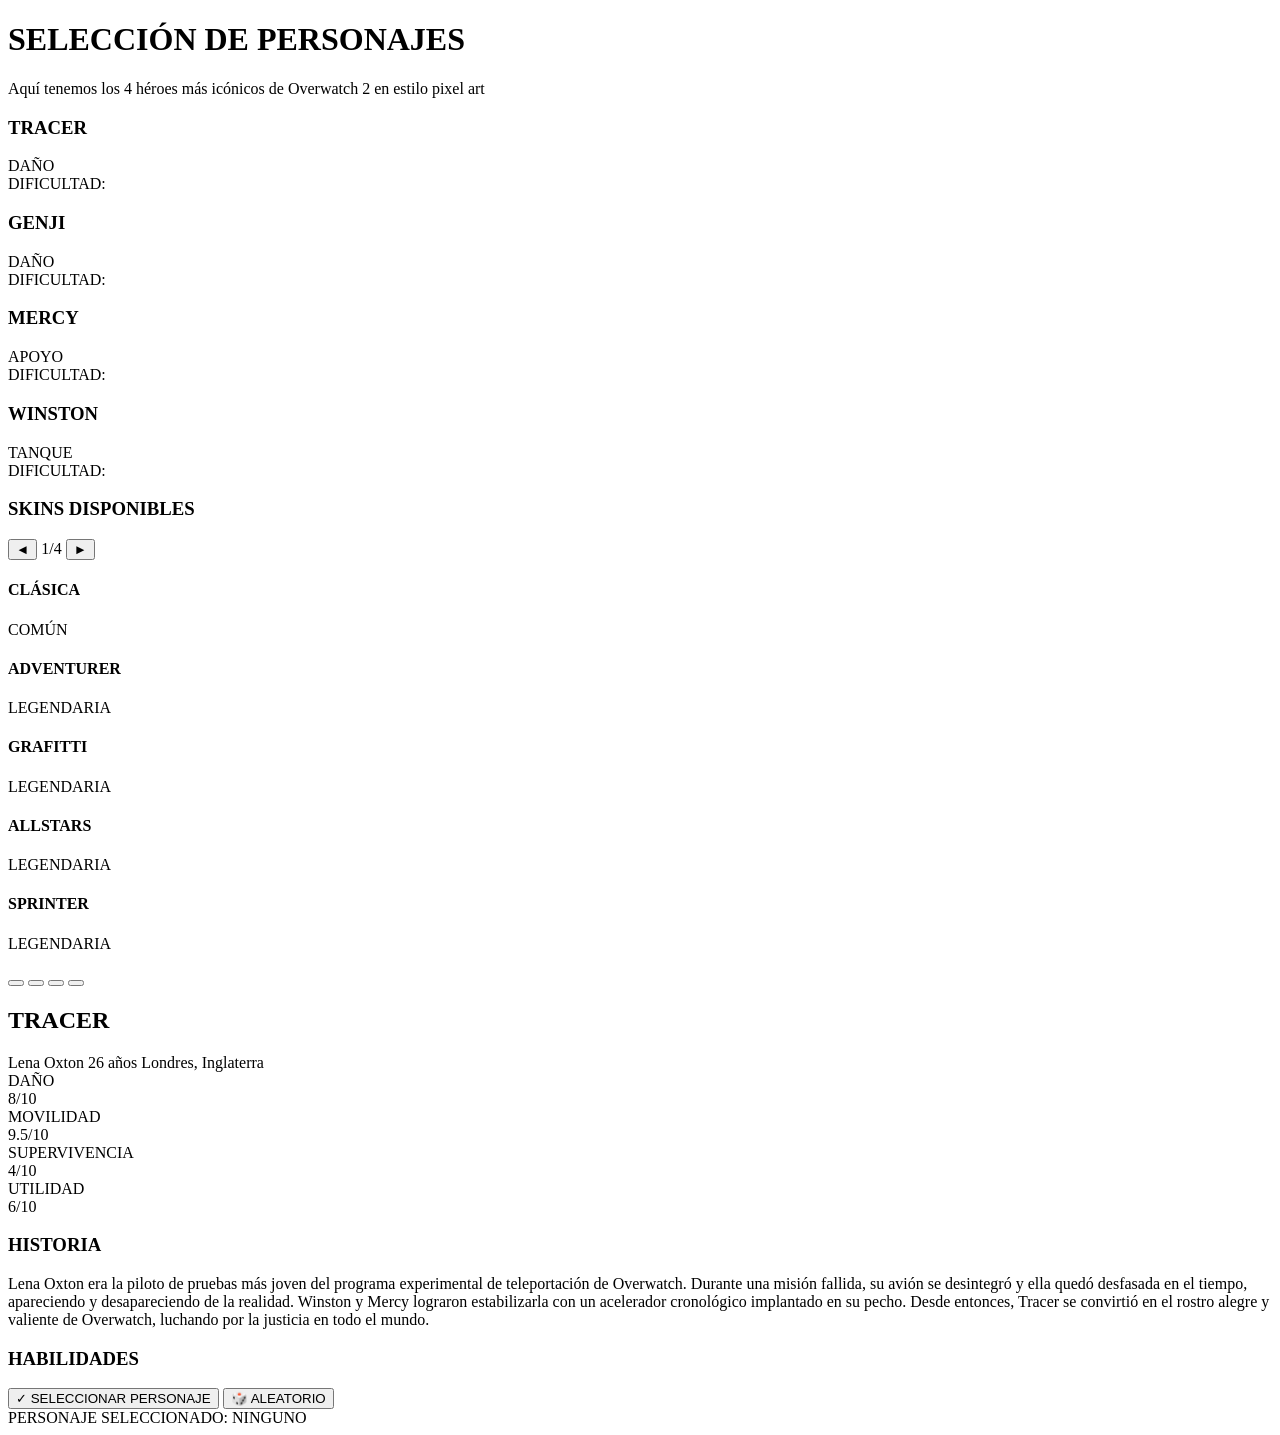
==== Overwatch2_Pixelart/Overwatch2_Pixelart/html/characters.html @ 3274e389 "Update characters.html" ====
<!DOCTYPE html>
<html lang="es">
<head>
    <meta charset="UTF-8">
    <meta name="viewport" content="width=device-width, initial-scale=1.0">
    <title>Selección de Personajes - Overwatch 2 Pixel</title>
    
    <link href="https://fonts.googleapis.com/css2?family=Oswald:wght@300;400;500;600;700&display=swap" rel="stylesheet">
    <link rel="stylesheet" href="css/styles.css">
    <link rel="stylesheet" href="css/characters.css">
    <link rel="stylesheet" href="css/responsive.css">
    <script src="https://code.jquery.com/jquery-3.6.0.min.js"></script>
</head>
<body class="characters-page">
    <div class="characters-container">
        <!-- Encabezado -->
        <div class="characters-header">
            <h1 class="characters-title">SELECCIÓN DE PERSONAJES</h1>
            <p class="characters-subtitle">Aquí tenemos los 4 héroes más icónicos de Overwatch 2 en estilo pixel art</p>
        </div>

        <!-- Contenido principal -->
        <div class="characters-main">
            <!-- Lista de personajes -->
            <div class="characters-list">
                <div class="hero-item active" data-hero="tracer">
                    <div class="hero-avatar">
                        <div class="avatar-frame">
                            <div class="avatar-image tracer-avatar"></div>
                        </div>
                    </div>
                    <div class="hero-info-short">
                        <h3 class="hero-name">TRACER</h3>
                        <div class="hero-role-badge damage">DAÑO</div>
                        <div class="hero-difficulty">
                            <span class="difficulty-label">DIFICULTAD:</span>
                            <div class="difficulty-stars">
                                <span class="star active"></span>
                                <span class="star active"></span>
                                <span class="star"></span>
                            </div>
                        </div>
                    </div>
                </div>

                <div class="hero-item" data-hero="genji">
                    <div class="hero-avatar">
                        <div class="avatar-frame">
                            <div class="avatar-image genji-avatar"></div>
                        </div>
                    </div>
                    <div class="hero-info-short">
                        <h3 class="hero-name">GENJI</h3>
                        <div class="hero-role-badge damage">DAÑO</div>
                        <div class="hero-difficulty">
                            <span class="difficulty-label">DIFICULTAD:</span>
                            <div class="difficulty-stars">
                                <span class="star active"></span>
                                <span class="star active"></span>
                                <span class="star active"></span>
                            </div>
                        </div>
                    </div>
                </div>

                <div class="hero-item" data-hero="mercy">
                    <div class="hero-avatar">
                        <div class="avatar-frame">
                            <div class="avatar-image mercy-avatar"></div>
                        </div>
                    </div>
                    <div class="hero-info-short">
                        <h3 class="hero-name">MERCY</h3>
                        <div class="hero-role-badge support">APOYO</div>
                        <div class="hero-difficulty">
                            <span class="difficulty-label">DIFICULTAD:</span>
                            <div class="difficulty-stars">
                                <span class="star active"></span>
                                <span class="star"></span>
                                <span class="star"></span>
                            </div>
                        </div>
                    </div>
                </div>

                <div class="hero-item" data-hero="winston">
                    <div class="hero-avatar">
                        <div class="avatar-frame">
                            <div class="avatar-image winston-avatar"></div>
                        </div>
                    </div>
                    <div class="hero-info-short">
                        <h3 class="hero-name">WINSTON</h3>
                        <div class="hero-role-badge tank">TANQUE</div>
                        <div class="hero-difficulty">
                            <span class="difficulty-label">DIFICULTAD:</span>
                            <div class="difficulty-stars">
                                <span class="star active"></span>
                                <span class="star active"></span>
                                <span class="star"></span>
                            </div>
                        </div>
                    </div>
                </div>
            </div>

            <!-- Área de visualización del personaje -->
            <div class="character-display">
                <!-- Slideshow de skins -->
                <div class="skin-slideshow-container">
                    <div class="slideshow-header">
                        <h3 class="slideshow-title">SKINS DISPONIBLES</h3>
                        <div class="slideshow-controls">
                            <button class="slideshow-btn prev-btn">
                                <span class="btn-icon">◄</span>
                            </button>
                            <span class="slide-counter">
                                <span class="current-slide">1</span>/<span class="total-slides">4</span>
                            </span>
                            <button class="slideshow-btn next-btn">
                                <span class="btn-icon">►</span>
                            </button>
                        </div>
                    </div>
                    
                    <div class="skin-slideshow">
                        <div class="slide active" data-skin="1">
                            <div class="slide-image tracer-default"></div>
                            <div class="slide-info">
                                <h4 class="skin-name">CLÁSICA</h4>
                                <p class="skin-rarity common">COMÚN</p>
                            </div>
                        </div>
                        
                        <div class="slide" data-skin="2">
                            <div class="slide-image tracer-legendary"></div>
                            <div class="slide-info">
                                <h4 class="skin-name">ADVENTURER</h4>
                                <p class="skin-rarity legendary">LEGENDARIA</p>
                            </div>
                        </div>
                        
                        <div class="slide" data-skin="3">
                            <div class="slide-image tracer-epic"></div>
                            <div class="slide-info">
                                <h4 class="skin-name">GRAFITTI</h4>
                                <p class="skin-rarity epic">LEGENDARIA</p>
                            </div>
                        </div>
                        
                        <div class="slide" data-skin="4">
                            <div class="slide-image tracer-rare"></div>
                            <div class="slide-info">
                                <h4 class="skin-name">ALLSTARS</h4>
                                <p class="skin-rarity rare">LEGENDARIA</p>
                            </div>
                        </div>
                    </div>

                    <div class="slide" data-skin="4">
                            <div class="slide-image tracer-rare"></div>
                            <div class="slide-info">
                                <h4 class="skin-name">SPRINTER</h4>
                                <p class="skin-rarity rare">LEGENDARIA</p>
                            </div>
                        </div>
                    </div>
                    
                    <div class="slideshow-dots">
                        <button class="dot active" data-slide="0"></button>
                        <button class="dot" data-slide="1"></button>
                        <button class="dot" data-slide="2"></button>
                        <button class="dot" data-slide="3"></button>
                    </div>
                </div>

                <!-- Información detallada del personaje -->
                <div class="character-details">
                    <div class="details-header">
                        <h2 class="character-name" id="current-hero-name">TRACER</h2>
                        <div class="character-meta">
                            <span class="real-name" id="current-real-name">Lena Oxton</span>
                            <span class="age" id="current-age">26 años</span>
                            <span class="origin" id="current-origin">Londres, Inglaterra</span>
                        </div>
                    </div>

                    <div class="character-stats">
                        <div class="stat-item">
                            <div class="stat-label">DAÑO</div>
                            <div class="stat-bar">
                                <div class="stat-fill" style="width: 80%"></div>
                            </div>
                            <div class="stat-value">8/10</div>
                        </div>
                        
                        <div class="stat-item">
                            <div class="stat-label">MOVILIDAD</div>
                            <div class="stat-bar">
                                <div class="stat-fill" style="width: 95%"></div>
                            </div>
                            <div class="stat-value">9.5/10</div>
                        </div>
                        
                        <div class="stat-item">
                            <div class="stat-label">SUPERVIVENCIA</div>
                            <div class="stat-bar">
                                <div class="stat-fill" style="width: 40%"></div>
                            </div>
                            <div class="stat-value">4/10</div>
                        </div>
                        
                        <div class="stat-item">
                            <div class="stat-label">UTILIDAD</div>
                            <div class="stat-bar">
                                <div class="stat-fill" style="width: 60%"></div>
                            </div>
                            <div class="stat-value">6/10</div>
                        </div>
                    </div>

                    <div class="character-description">
                        <h3 class="description-title">HISTORIA</h3>
                        <p class="description-text" id="current-bio">
                            Lena Oxton era la piloto de pruebas más joven del programa experimental de teleportación de Overwatch. 
                            Durante una misión fallida, su avión se desintegró y ella quedó desfasada en el tiempo, apareciendo y 
                            desapareciendo de la realidad. Winston y Mercy lograron estabilizarla con un acelerador cronológico 
                            implantado en su pecho. Desde entonces, Tracer se convirtió en el rostro alegre y valiente de Overwatch, 
                            luchando por la justicia en todo el mundo.
                        </p>
                    </div>

                    <div class="character-abilities">
                        <h3 class="abilities-title">HABILIDADES</h3>
                        <div class="abilities-grid">
                            <!-- Las habilidades se cargan dinámicamente -->
                        </div>
                    </div>
                </div>
            </div>
        </div>

        <!-- Controles -->
        <div class="characters-controls">
            <button class="control-btn select-btn">
                <span class="btn-icon">✓</span>
                <span class="btn-text">SELECCIONAR PERSONAJE</span>
            </button>
            
            <button class="control-btn random-btn">
                <span class="btn-icon">🎲</span>
                <span class="btn-text">ALEATORIO</span>
            </button>
            
            <div class="selection-status">
                <span class="status-label">PERSONAJE SELECCIONADO:</span>
                <span class="status-value">NINGUNO</span>
            </div>
        </div>
    </div>

    <!-- Scripts -->
    <script src="js/main.js"></script>
    <script src="js/characters-slideshow.js"></script>
    <script src="js/characters-data.js"></script>
</body>
</html>
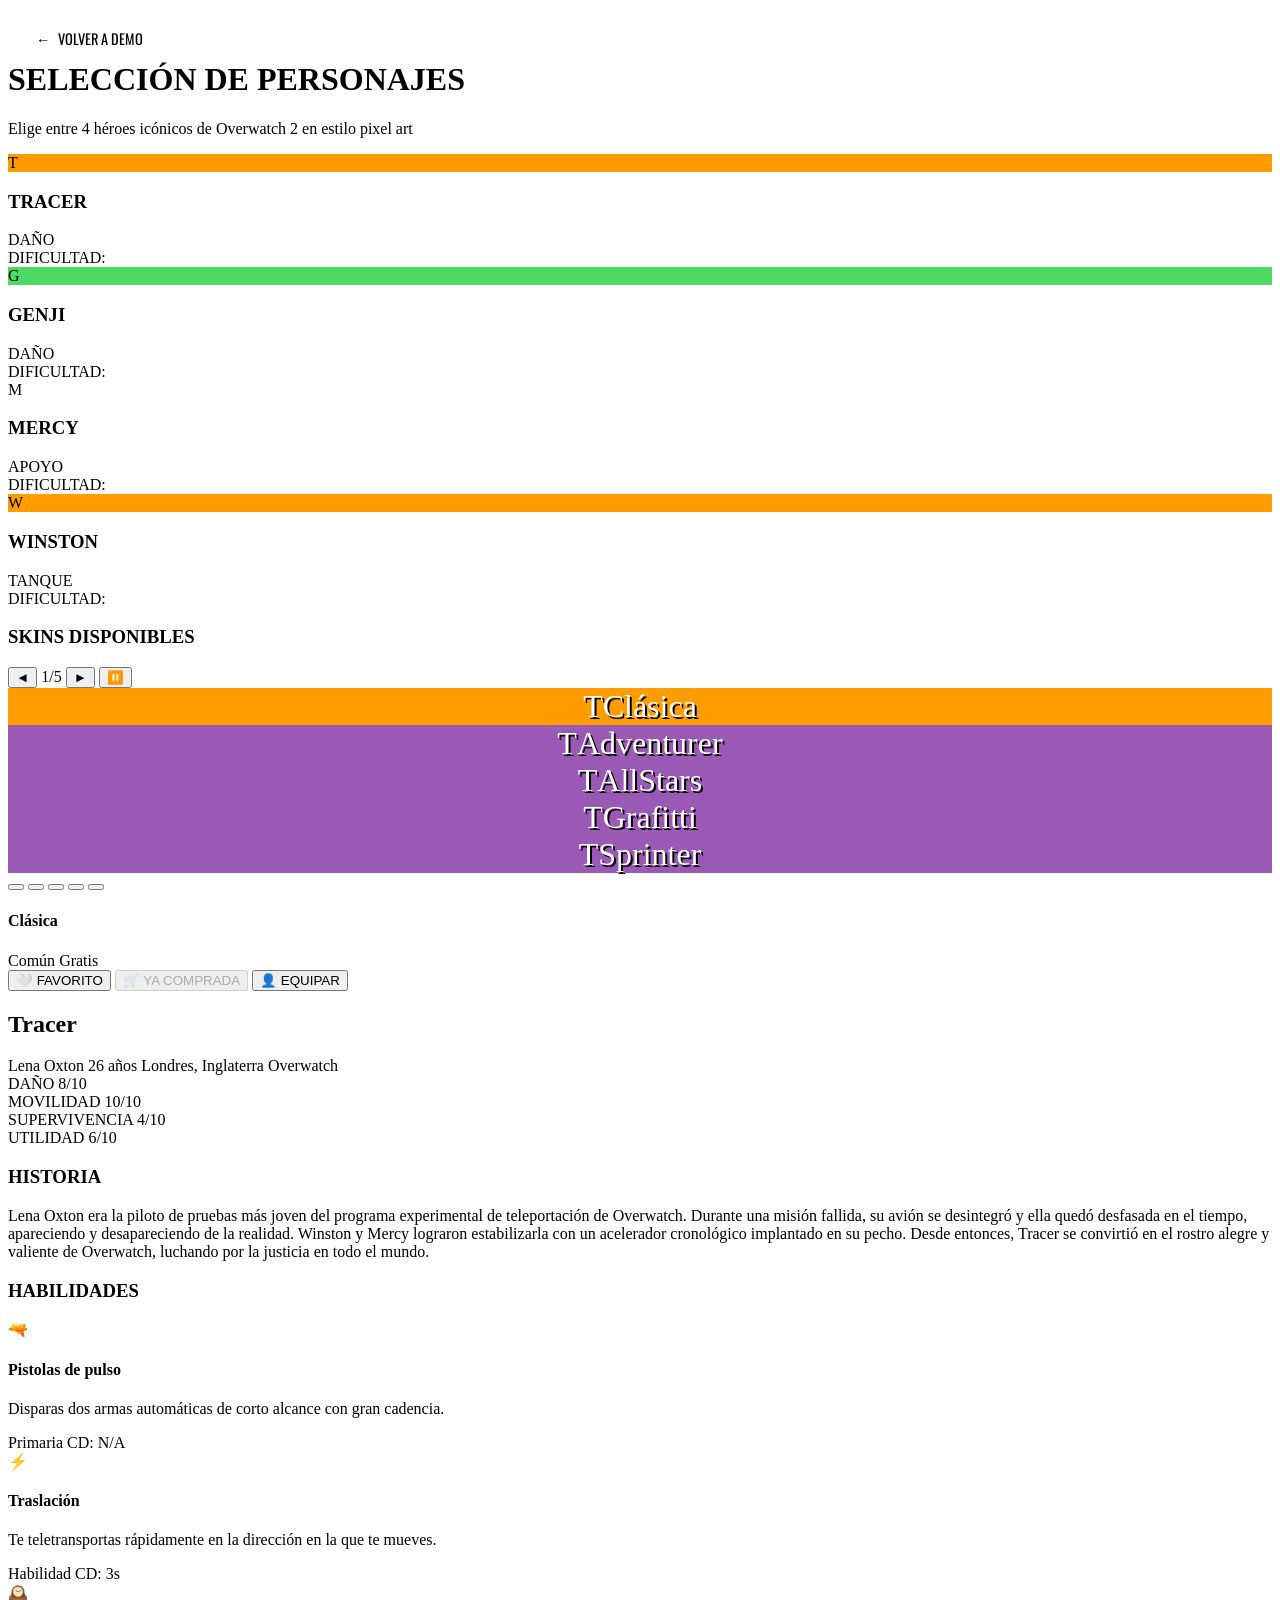
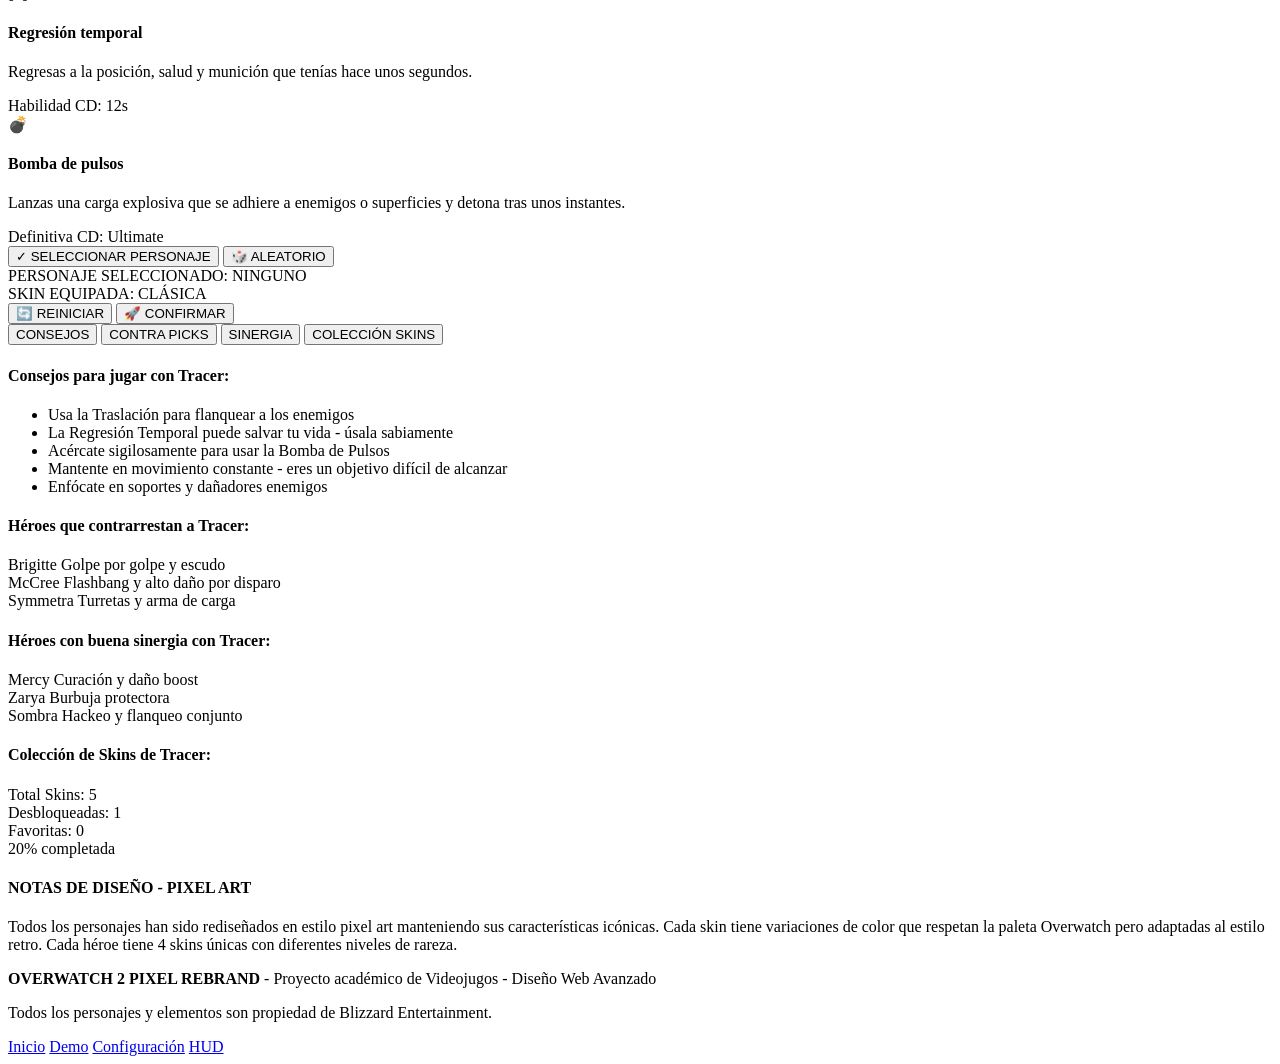
==== commit 7605a67c: "Add files via upload" ====
--- a/Overwatch2_Pixelart/Overwatch2_Pixelart/html/characters.html
+++ b/Overwatch2_Pixelart/Overwatch2_Pixelart/html/characters.html
@@ -5,28 +5,103 @@
     <meta name="viewport" content="width=device-width, initial-scale=1.0">
     <title>Selección de Personajes - Overwatch 2 Pixel</title>
     
+    <!-- Fuentes -->
     <link href="https://fonts.googleapis.com/css2?family=Oswald:wght@300;400;500;600;700&display=swap" rel="stylesheet">
+    
+    <!-- Estilos -->
     <link rel="stylesheet" href="css/styles.css">
     <link rel="stylesheet" href="css/characters.css">
     <link rel="stylesheet" href="css/responsive.css">
+    
+    <!-- jQuery -->
     <script src="https://code.jquery.com/jquery-3.6.0.min.js"></script>
+    
+    <!-- Estilos adicionales para esta página -->
+    <style>
+        /* Estilos específicos para página de personajes independiente */
+        .characters-page {
+            min-height: 100vh;
+            background: var(--ow-black);
+        }
+        
+        .back-to-demo {
+            position: absolute;
+            top: 20px;
+            left: 20px;
+            z-index: 100;
+        }
+        
+        .back-btn {
+            padding: 0.5rem 1rem;
+            background-color: var(--ow-dark-gray);
+            color: var(--ow-light-gray);
+            border: 2px solid var(--ow-orange);
+            font-family: 'Oswald', sans-serif;
+            font-size: 0.9rem;
+            cursor: pointer;
+            transition: all 0.3s ease;
+            display: flex;
+            align-items: center;
+            gap: 0.5rem;
+            text-decoration: none;
+            border-radius: 2px;
+        }
+        
+        .back-btn:hover {
+            background-color: var(--ow-orange);
+            color: var(--ow-black);
+        }
+        
+        /* Ajustes para pantalla completa */
+        .characters-container {
+            padding-top: 2rem;
+        }
+        
+        /* Estilos para las skins de diferentes héroes */
+        .skin-preview {
+            display: flex;
+            align-items: center;
+            justify-content: center;
+            height: 100%;
+            font-size: 2rem;
+            color: white;
+            text-shadow: 2px 2px 0 #000;
+        }
+        
+        .tracer-skin .skin-preview { background-color: #FF9C00; }
+        .genji-skin .skin-preview { background-color: #4CD964; }
+        .mercy-skin .skin-preview { background-color: #FFFFFF; color: #333; }
+        .winston-skin .skin-preview { background-color: #FF9C00; }
+    </style>
 </head>
 <body class="characters-page">
+    <!-- Botón para volver a demo -->
+    <div class="back-to-demo">
+        <a href="demo.html" class="back-btn">
+            <span class="btn-icon">←</span>
+            <span class="btn-text">VOLVER A DEMO</span>
+        </a>
+    </div>
+    
+    <!-- Contenedor principal -->
     <div class="characters-container">
         <!-- Encabezado -->
         <div class="characters-header">
             <h1 class="characters-title">SELECCIÓN DE PERSONAJES</h1>
-            <p class="characters-subtitle">Aquí tenemos los 4 héroes más icónicos de Overwatch 2 en estilo pixel art</p>
+            <p class="characters-subtitle">Elige entre 4 héroes icónicos de Overwatch 2 en estilo pixel art</p>
         </div>
 
         <!-- Contenido principal -->
         <div class="characters-main">
-            <!-- Lista de personajes -->
+            <!-- Lista de personajes (izquierda) -->
             <div class="characters-list">
+                <!-- Tracer -->
                 <div class="hero-item active" data-hero="tracer">
                     <div class="hero-avatar">
                         <div class="avatar-frame">
-                            <div class="avatar-image tracer-avatar"></div>
+                            <div class="avatar-image tracer-avatar" style="background-color: #FF9C00;">
+                                <div class="avatar-text">T</div>
+                            </div>
                         </div>
                     </div>
                     <div class="hero-info-short">
@@ -43,10 +118,13 @@
                     </div>
                 </div>
 
+                <!-- Genji -->
                 <div class="hero-item" data-hero="genji">
                     <div class="hero-avatar">
                         <div class="avatar-frame">
-                            <div class="avatar-image genji-avatar"></div>
+                            <div class="avatar-image genji-avatar" style="background-color: #4CD964;">
+                                <div class="avatar-text">G</div>
+                            </div>
                         </div>
                     </div>
                     <div class="hero-info-short">
@@ -63,10 +141,13 @@
                     </div>
                 </div>
 
+                <!-- Mercy -->
                 <div class="hero-item" data-hero="mercy">
                     <div class="hero-avatar">
                         <div class="avatar-frame">
-                            <div class="avatar-image mercy-avatar"></div>
+                            <div class="avatar-image mercy-avatar" style="background-color: #FFFFFF;">
+                                <div class="avatar-text">M</div>
+                            </div>
                         </div>
                     </div>
                     <div class="hero-info-short">
@@ -83,10 +164,13 @@
                     </div>
                 </div>
 
+                <!-- Winston -->
                 <div class="hero-item" data-hero="winston">
                     <div class="hero-avatar">
                         <div class="avatar-frame">
-                            <div class="avatar-image winston-avatar"></div>
+                            <div class="avatar-image winston-avatar" style="background-color: #FF9C00;">
+                                <div class="avatar-text">W</div>
+                            </div>
                         </div>
                     </div>
                     <div class="hero-info-short">
@@ -104,7 +188,7 @@
                 </div>
             </div>
 
-            <!-- Área de visualización del personaje -->
+            <!-- Área de visualización del personaje (derecha) -->
             <div class="character-display">
                 <!-- Slideshow de skins -->
                 <div class="skin-slideshow-container">
@@ -120,57 +204,47 @@
                             <button class="slideshow-btn next-btn">
                                 <span class="btn-icon">►</span>
                             </button>
-                        </div>
-                    </div>
-                    
-                    <div class="skin-slideshow">
-                        <div class="slide active" data-skin="1">
-                            <div class="slide-image tracer-default"></div>
-                            <div class="slide-info">
-                                <h4 class="skin-name">CLÁSICA</h4>
-                                <p class="skin-rarity common">COMÚN</p>
-                            </div>
-                        </div>
+                            <button class="slideshow-btn autoplay-btn" title="Autoplay">
+                                <span class="btn-icon">⏸️</span>
+                            </button>
+                        </div>
+                    </div>
+                    
+                    <!-- Contenedor del slideshow -->
+                    <div class="skin-slideshow" id="skinSlideshow">
+                        <!-- Las slides se generan dinámicamente con JavaScript -->
+                    </div>
+                    
+                    <!-- Dots de navegación -->
+                    <div class="slideshow-dots" id="slideshowDots">
+                        <!-- Los dots se generan dinámicamente -->
+                    </div>
+                    
+                    <!-- Información de la skin actual -->
+                    <div class="current-skin-info">
+                        <h4 id="currentSkinName">CLÁSICA</h4>
+                        <div class="skin-details">
+                            <span class="skin-rarity" id="currentSkinRarity">COMÚN</span>
+                            <span class="skin-price" id="currentSkinPrice">GRATIS</span>
+                        </div>
+                    </div>
+                    
+                    <!-- Acciones -->
+                    <div class="slideshow-actions">
+                        <button class="action-btn favorite-btn" id="favoriteSkin">
+                            <span class="btn-icon">🤍</span>
+                            <span class="btn-text">FAVORITO</span>
+                        </button>
                         
-                        <div class="slide" data-skin="2">
-                            <div class="slide-image tracer-legendary"></div>
-                            <div class="slide-info">
-                                <h4 class="skin-name">ADVENTURER</h4>
-                                <p class="skin-rarity legendary">LEGENDARIA</p>
-                            </div>
-                        </div>
+                        <button class="action-btn buy-btn" id="buySkin">
+                            <span class="btn-icon">🛒</span>
+                            <span class="btn-text">COMPRAR</span>
+                        </button>
                         
-                        <div class="slide" data-skin="3">
-                            <div class="slide-image tracer-epic"></div>
-                            <div class="slide-info">
-                                <h4 class="skin-name">GRAFITTI</h4>
-                                <p class="skin-rarity epic">LEGENDARIA</p>
-                            </div>
-                        </div>
-                        
-                        <div class="slide" data-skin="4">
-                            <div class="slide-image tracer-rare"></div>
-                            <div class="slide-info">
-                                <h4 class="skin-name">ALLSTARS</h4>
-                                <p class="skin-rarity rare">LEGENDARIA</p>
-                            </div>
-                        </div>
-                    </div>
-
-                    <div class="slide" data-skin="4">
-                            <div class="slide-image tracer-rare"></div>
-                            <div class="slide-info">
-                                <h4 class="skin-name">SPRINTER</h4>
-                                <p class="skin-rarity rare">LEGENDARIA</p>
-                            </div>
-                        </div>
-                    </div>
-                    
-                    <div class="slideshow-dots">
-                        <button class="dot active" data-slide="0"></button>
-                        <button class="dot" data-slide="1"></button>
-                        <button class="dot" data-slide="2"></button>
-                        <button class="dot" data-slide="3"></button>
+                        <button class="action-btn equip-btn" id="equipSkin">
+                            <span class="btn-icon">👤</span>
+                            <span class="btn-text">EQUIPAR</span>
+                        </button>
                     </div>
                 </div>
 
@@ -182,43 +256,54 @@
                             <span class="real-name" id="current-real-name">Lena Oxton</span>
                             <span class="age" id="current-age">26 años</span>
                             <span class="origin" id="current-origin">Londres, Inglaterra</span>
+                            <span class="affiliation" id="current-affiliation">Overwatch</span>
                         </div>
                     </div>
 
+                    <!-- Estadísticas del personaje -->
                     <div class="character-stats">
-                        <div class="stat-item">
-                            <div class="stat-label">DAÑO</div>
+                        <div class="stat-item" data-stat="damage">
+                            <div class="stat-label">
+                                <span>DAÑO</span>
+                                <span class="stat-value">8/10</span>
+                            </div>
                             <div class="stat-bar">
                                 <div class="stat-fill" style="width: 80%"></div>
                             </div>
-                            <div class="stat-value">8/10</div>
                         </div>
                         
-                        <div class="stat-item">
-                            <div class="stat-label">MOVILIDAD</div>
+                        <div class="stat-item" data-stat="mobility">
+                            <div class="stat-label">
+                                <span>MOVILIDAD</span>
+                                <span class="stat-value">9.5/10</span>
+                            </div>
                             <div class="stat-bar">
                                 <div class="stat-fill" style="width: 95%"></div>
                             </div>
-                            <div class="stat-value">9.5/10</div>
                         </div>
                         
-                        <div class="stat-item">
-                            <div class="stat-label">SUPERVIVENCIA</div>
+                        <div class="stat-item" data-stat="survival">
+                            <div class="stat-label">
+                                <span>SUPERVIVENCIA</span>
+                                <span class="stat-value">4/10</span>
+                            </div>
                             <div class="stat-bar">
                                 <div class="stat-fill" style="width: 40%"></div>
                             </div>
-                            <div class="stat-value">4/10</div>
                         </div>
                         
-                        <div class="stat-item">
-                            <div class="stat-label">UTILIDAD</div>
+                        <div class="stat-item" data-stat="utility">
+                            <div class="stat-label">
+                                <span>UTILIDAD</span>
+                                <span class="stat-value">6/10</span>
+                            </div>
                             <div class="stat-bar">
                                 <div class="stat-fill" style="width: 60%"></div>
                             </div>
-                            <div class="stat-value">6/10</div>
                         </div>
                     </div>
 
+                    <!-- Descripción del personaje -->
                     <div class="character-description">
                         <h3 class="description-title">HISTORIA</h3>
                         <p class="description-text" id="current-bio">
@@ -230,9 +315,10 @@
                         </p>
                     </div>
 
+                    <!-- Habilidades del personaje -->
                     <div class="character-abilities">
                         <h3 class="abilities-title">HABILIDADES</h3>
-                        <div class="abilities-grid">
+                        <div class="abilities-grid" id="abilitiesGrid">
                             <!-- Las habilidades se cargan dinámicamente -->
                         </div>
                     </div>
@@ -240,28 +326,1109 @@
             </div>
         </div>
 
-        <!-- Controles -->
+        <!-- Controles de selección -->
         <div class="characters-controls">
-            <button class="control-btn select-btn">
-                <span class="btn-icon">✓</span>
-                <span class="btn-text">SELECCIONAR PERSONAJE</span>
-            </button>
-            
-            <button class="control-btn random-btn">
-                <span class="btn-icon">🎲</span>
-                <span class="btn-text">ALEATORIO</span>
-            </button>
-            
-            <div class="selection-status">
-                <span class="status-label">PERSONAJE SELECCIONADO:</span>
-                <span class="status-value">NINGUNO</span>
+            <div class="controls-left">
+                <button class="control-btn select-btn" id="selectHero">
+                    <span class="btn-icon">✓</span>
+                    <span class="btn-text">SELECCIONAR PERSONAJE</span>
+                </button>
+                
+                <button class="control-btn random-btn" id="randomHero">
+                    <span class="btn-icon">🎲</span>
+                    <span class="btn-text">ALEATORIO</span>
+                </button>
+            </div>
+            
+            <div class="controls-right">
+                <div class="selection-status">
+                    <span class="status-label">PERSONAJE SELECCIONADO:</span>
+                    <span class="status-value" id="selected-hero-name">NINGUNO</span>
+                </div>
+                
+                <div class="current-skin-display">
+                    <span class="skin-label">SKIN EQUIPADA:</span>
+                    <span class="skin-value" id="equipped-skin">CLÁSICA</span>
+                </div>
+                
+                <div class="selection-actions">
+                    <button class="action-btn reset-btn" id="resetSelection">
+                        <span class="btn-icon">🔄</span>
+                        <span class="btn-text">REINICIAR</span>
+                    </button>
+                    
+                    <button class="action-btn confirm-btn" id="confirmSelection">
+                        <span class="btn-icon">🚀</span>
+                        <span class="btn-text">CONFIRMAR</span>
+                    </button>
+                </div>
+            </div>
+        </div>
+        
+        <!-- Información adicional -->
+        <div class="characters-info">
+            <div class="info-tabs">
+                <button class="info-tab active" data-tab="tips">CONSEJOS</button>
+                <button class="info-tab" data-tab="counters">CONTRA PICKS</button>
+                <button class="info-tab" data-tab="synergy">SINERGIA</button>
+                <button class="info-tab" data-tab="skins">COLECCIÓN SKINS</button>
+            </div>
+            
+            <div class="info-content">
+                <div class="tab-content active" id="tips-content">
+                    <h4>Consejos para jugar con <span id="tips-hero-name">Tracer</span>:</h4>
+                    <ul id="tips-list">
+                        <li>Usa la Traslación para flanquear a los enemigos</li>
+                        <li>La Regresión Temporal puede salvar tu vida - úsala sabiamente</li>
+                        <li>Acércate sigilosamente para usar la Bomba de Pulsos</li>
+                        <li>Mantente en movimiento constante - eres un objetivo difícil de alcanzar</li>
+                        <li>Enfócate en soportes y dps enemigos</li>
+                    </ul>
+                </div>
+                
+                <div class="tab-content" id="counters-content">
+                    <h4>Héroes que contrarrestan a <span id="counters-hero-name">Tracer</span>:</h4>
+                    <div class="counter-list" id="counters-list">
+                        <!-- Contenido dinámico -->
+                    </div>
+                </div>
+                
+                <div class="tab-content" id="synergy-content">
+                    <h4>Héroes con buena sinergia con <span id="synergy-hero-name">Tracer</span>:</h4>
+                    <div class="synergy-list" id="synergy-list">
+                        <!-- Contenido dinámico -->
+                    </div>
+                </div>
+                
+                <div class="tab-content" id="skins-content">
+                    <h4>Colección de Skins de <span id="skins-hero-name">Tracer</span>:</h4>
+                    <div class="skin-collection">
+                        <div class="collection-stats">
+                            <div class="stat-item">
+                                <span class="stat-label">Total Skins:</span>
+                                <span class="stat-value" id="total-skins">4</span>
+                            </div>
+                            <div class="stat-item">
+                                <span class="stat-label">Desbloqueadas:</span>
+                                <span class="stat-value" id="unlocked-skins">1</span>
+                            </div>
+                            <div class="stat-item">
+                                <span class="stat-label">Favoritas:</span>
+                                <span class="stat-value" id="favorite-skins">0</span>
+                            </div>
+                        </div>
+                        <div class="collection-progress">
+                            <div class="progress-bar">
+                                <div class="progress-fill" id="collection-progress" style="width: 25%"></div>
+                            </div>
+                            <span class="progress-text">25% completada</span>
+                        </div>
+                    </div>
+                </div>
+            </div>
+        </div>
+        
+        <!-- Notas de diseño -->
+        <div class="design-notes">
+            <h4>NOTAS DE DISEÑO - PIXEL ART</h4>
+            <p>
+                Todos los personajes han sido rediseñados en estilo pixel art manteniendo sus características icónicas.
+                Cada skin tiene variaciones de color que respetan la paleta Overwatch pero adaptadas al estilo retro.
+                Cada héroe tiene 4 skins únicas con diferentes niveles de rareza.
+            </p>
+            <div class="palette-display">
+                <div class="color-box" style="background-color: #FF9C00;" title="Naranja Overwatch"></div>
+                <div class="color-box" style="background-color: #FFE600;" title="Amarillo Overwatch"></div>
+                <div class="color-box" style="background-color: #0F0F0F;" title="Negro"></div>
+                <div class="color-box" style="background-color: #1A1A1A;" title="Gris Oscuro"></div>
+                <div class="color-box" style="background-color: #CCCCCC;" title="Gris Claro"></div>
             </div>
         </div>
     </div>
 
+    <!-- Footer -->
+    <footer class="characters-footer">
+        <div class="footer-content">
+            <p class="footer-text">
+                <strong>OVERWATCH 2 PIXEL REBRAND</strong> - Proyecto académico de Videojugos - Diseño Web Avanzado
+            </p>
+            <p class="footer-note">
+                Todos los personajes y elementos son propiedad de Blizzard Entertainment. 
+            </p>
+            <div class="footer-links">
+                <a href="index.html" class="footer-link">Inicio</a>
+                <a href="demo.html" class="footer-link">Demo</a>
+                <a href="config.html" class="footer-link">Configuración</a>
+                <a href="hud.html" class="footer-link">HUD</a>
+            </div>
+        </div>
+    </footer>
+
     <!-- Scripts -->
     <script src="js/main.js"></script>
-    <script src="js/characters-slideshow.js"></script>
-    <script src="js/characters-data.js"></script>
+    
+    <!-- Script específico para esta página -->
+    <script>
+        $(document).ready(function() {
+            console.log('Página de personajes cargada');
+            
+            // Datos completos de todos los héroes
+            const heroesData = {
+                tracer: {
+                    name: 'Tracer',
+                    realName: 'Lena Oxton',
+                    role: 'Daño',
+                    age: 26,
+                    origin: 'Londres, Inglaterra',
+                    birthday: '17 de febrero',
+                    affiliation: 'Overwatch',
+                    base: 'Londres, Inglaterra',
+                    difficulty: 2,
+                    stats: {
+                        damage: 8,
+                        mobility: 10,
+                        survival: 4,
+                        utility: 6
+                    },
+                    bio: 'Lena Oxton era la piloto de pruebas más joven del programa experimental de teleportación de Overwatch. Durante una misión fallida, su avión se desintegró y ella quedó desfasada en el tiempo, apareciendo y desapareciendo de la realidad. Winston y Mercy lograron estabilizarla con un acelerador cronológico implantado en su pecho. Desde entonces, Tracer se convirtió en el rostro alegre y valiente de Overwatch, luchando por la justicia en todo el mundo.',
+                    abilities: [
+                        {
+                            name: 'Pistolas de pulso',
+                            icon: '🔫',
+                            description: 'Disparas dos armas automáticas de corto alcance con gran cadencia.',
+                            cooldown: 'N/A',
+                            type: 'Primaria'
+                        },
+                        {
+                            name: 'Traslación',
+                            icon: '⚡',
+                            description: 'Te teletransportas rápidamente en la dirección en la que te mueves.',
+                            cooldown: '3s',
+                            type: 'Habilidad'
+                        },
+                        {
+                            name: 'Regresión temporal',
+                            icon: '🕰️',
+                            description: 'Regresas a la posición, salud y munición que tenías hace unos segundos.',
+                            cooldown: '12s',
+                            type: 'Habilidad'
+                        },
+                        {
+                            name: 'Bomba de pulsos',
+                            icon: '💣',
+                            description: 'Lanzas una carga explosiva que se adhiere a enemigos o superficies y detona tras unos instantes.',
+                            cooldown: 'Ultimate',
+                            type: 'Definitiva'
+                        }
+                    ],
+                    skins: [
+                        { 
+                            name: 'Clásica', 
+                            rarity: 'Común', 
+                            color: '#FF9C00',
+                            price: 'Gratis',
+                            unlocked: true,
+                            favorite: false
+                        },
+                        { 
+                            name: 'Adventurer', 
+                            rarity: 'Legendaria', 
+                            color: '#9B59B6',
+                            price: '1500 créditos',
+                            unlocked: false,
+                            favorite: false
+                        },
+                        { 
+                            name: 'AllStars', 
+                            rarity: 'Legendaria', 
+                            color: '#9B59B6',
+                            price: '1250 créditos',
+                            unlocked: false,
+                            favorite: false
+                        },
+                        { 
+                            name: 'Grafitti', 
+                            rarity: 'Legendaria', 
+                            color: '#9B59B6',
+                            price: '1400 créditos',
+                            unlocked: false,
+                            favorite: false
+                        },
+                        { 
+                            name: 'Sprinter', 
+                            rarity: 'Legendaria', 
+                            color: '#9B59B6',
+                            price: '1350 créditos',
+                            unlocked: false,
+                            favorite: false
+                        }
+                    ],
+                    tips: [
+                        'Usa la Traslación para flanquear a los enemigos',
+                        'La Regresión Temporal puede salvar tu vida - úsala sabiamente',
+                        'Acércate sigilosamente para usar la Bomba de Pulsos',
+                        'Mantente en movimiento constante - eres un objetivo difícil de alcanzar',
+                        'Enfócate en soportes y dañadores enemigos'
+                    ],
+                    counters: [
+                        { name: 'Brigitte', reason: 'Golpe por golpe y escudo' },
+                        { name: 'McCree', reason: 'Flashbang y alto daño por disparo' },
+                        { name: 'Symmetra', reason: 'Turretas y arma de carga' }
+                    ],
+                    synergy: [
+                        { name: 'Mercy', reason: 'Curación y daño boost' },
+                        { name: 'Zarya', reason: 'Burbuja protectora' },
+                        { name: 'Sombra', reason: 'Hackeo y flanqueo conjunto' }
+                    ]
+                },
+                genji: {
+                    name: 'Genji',
+                    realName: 'Genji Shimada',
+                    role: 'Daño',
+                    age: 35,
+                    origin: 'Japón',
+                    birthday: 'Desconocido',
+                    affiliation: 'Overwatch',
+                    base: 'Japón',
+                    difficulty: 3,
+                    stats: {
+                        damage: 9,
+                        mobility: 9,
+                        survival: 5,
+                        utility: 7
+                    },
+                    bio: 'Hijo menor del clan Shimada, fue herido por su hermano Hanzo y reconstruido como cyborg por Overwatch. Encontró paz con Zenyatta. Luchó como agente de alto impacto tras la reunificación.',
+                    abilities: [
+                        {
+                            name: 'Shurikens',
+                            icon: '🌟',
+                            description: 'Lanzas tres estrellas ninja.',
+                            cooldown: 'N/A',
+                            type: 'Primaria'
+                        },
+                        {
+                            name: 'Desvío',
+                            icon: '🛡️',
+                            description: 'Rediriges proyectiles.',
+                            cooldown: '8s',
+                            type: 'Habilidad'
+                        },
+                        {
+                            name: 'Salto con giro',
+                            icon: '🌀',
+                            description: 'Desplazamiento rápido.',
+                            cooldown: '6s',
+                            type: 'Habilidad'
+                        },
+                        {
+                            name: 'Dragonblade',
+                            icon: '🐉',
+                            description: 'Espada dragón de gran daño.',
+                            cooldown: 'Ultimate',
+                            type: 'Definitiva'
+                        }
+                    ],
+                    skins: [
+                        { 
+                            name: 'Clásica', 
+                            rarity: 'Común', 
+                            color: '#4CD964',
+                            price: 'Gratis',
+                            unlocked: true,
+                            favorite: false
+                        },
+                        { 
+                            name: 'Oni', 
+                            rarity: 'Legendaria', 
+                            color: '#FF3B30',
+                            price: '1500 créditos',
+                            unlocked: false,
+                            favorite: false
+                        },
+                        { 
+                            name: 'Knight', 
+                            rarity: 'Épica', 
+                            color: '#CCCCCC',
+                            price: '750 créditos',
+                            unlocked: false,
+                            favorite: false
+                        },
+                        { 
+                            name: 'Genjiman', 
+                            rarity: 'Legendaria', 
+                            color: '#FF3B30',
+                            price: '1800 créditos',
+                            unlocked: false,
+                            favorite: false
+                        },
+
+                        { 
+                            name: 'Cyberdemon', 
+                            rarity: 'Legendaria', 
+                            color: '#FF3B30',
+                            price: '1750 créditos',
+                            unlocked: false,
+                            favorite: false
+                        }
+                    ],
+                    tips: [
+                        'Usa los Shurikens a distancia y cuerpo a cuerpo',
+                        'El Desvío es perfecto contra personajes de alto daño',
+                        'Combina Salto con Giro con Dragonblade para sorprender enemigos',
+                        'Espera el momento adecuado para usar tu definitiva',
+                        'Flanquea constantemente a los enemigos'
+                    ],
+                    counters: [
+                        { name: 'Winston', reason: 'Daño área y escudo' },
+                        { name: 'Mei', reason: 'Congelación y hielo' },
+                        { name: 'Symmetra', reason: 'Torretas y rayo de carga' }
+                    ],
+                    synergy: [
+                        { name: 'Ana', reason: 'Nano boost para Dragonblade' },
+                        { name: 'Zenyatta', reason: 'Orbe de armonía y discordia' },
+                        { name: 'Mercy', reason: 'Daño boost para aumentar letalidad' }
+                    ]
+                },
+                mercy: {
+                    name: 'Mercy',
+                    realName: 'Dra. Angela Ziegler',
+                    role: 'Apoyo',
+                    age: 37,
+                    origin: 'Zúrich, Suiza',
+                    birthday: 'Desconocido',
+                    affiliation: 'Overwatch',
+                    base: 'Zúrich, Suiza',
+                    difficulty: 1,
+                    stats: {
+                        damage: 3,
+                        mobility: 8,
+                        survival: 5,
+                        utility: 10
+                    },
+                    bio: 'Angela Ziegler es una médica y científica suiza reconocida internacionalmente. Fue directora de investigación en Overwatch, desarrollando tecnologías médicas que salvaron millones de vidas. Como jefa médica, lideró misiones humanitarias por todo el mundo.',
+                    abilities: [
+                        {
+                            name: 'Caduceus Staff',
+                            icon: '➕',
+                            description: 'Sanación o aumento de daño continuo a un aliado.',
+                            cooldown: 'N/A',
+                            type: 'Primaria'
+                        },
+                        {
+                            name: 'Caduceus Blaster',
+                            icon: '🔫',
+                            description: 'Arma secundaria para defensa personal.',
+                            cooldown: 'N/A',
+                            type: 'Secundaria'
+                        },
+                        {
+                            name: 'Ángel Guardián',
+                            icon: '👼',
+                            description: 'Te desplazas volando hacia un aliado.',
+                            cooldown: '1.5s',
+                            type: 'Habilidad'
+                        },
+                        {
+                            name: 'Resurrección',
+                            icon: '❤️',
+                            description: 'Devuelves a la vida a un compañero.',
+                            cooldown: '30s',
+                            type: 'Habilidad'
+                        }
+                    ],
+                    skins: [
+                        { 
+                            name: 'Clásica', 
+                            rarity: 'Común', 
+                            color: '#FFFFFF',
+                            price: 'Gratis',
+                            unlocked: true,
+                            favorite: false
+                        },
+                        { 
+                            name: 'AllStars', 
+                            rarity: 'Legendaria', 
+                            color: '#FFE600',
+                            price: '1500 créditos',
+                            unlocked: false,
+                            favorite: false
+                        },
+                        { 
+                            name: 'RoyalKnight', 
+                            rarity: 'Legendaria', 
+                            color: '#FFE600',
+                            price: '1750 créditos',
+                            unlocked: false,
+                            favorite: false
+                        },
+                        { 
+                            name: 'Vengeance', 
+                            rarity: 'Legendaria', 
+                            color: '#FFE600',
+                            price: '1350 créditos',
+                            unlocked: false,
+                            favorite: false
+                        },
+
+                        { 
+                            name: 'Pink', 
+                            rarity: 'Rara', 
+                            color: '#4CD964',
+                            price: '1350 créditos',
+                            unlocked: false,
+                            favorite: false
+                        }
+                    ],
+                    tips: [
+                        'Prioriza la curación de tanques y dañadores',
+                        'Usa Ángel Guardián para moverte rápidamente por el campo de batalla',
+                        'La Resurrección debe usarse desde una posición segura',
+                        'Alterna entre curación y daño boost según la situación',
+                        'Mantente siempre en movimiento para evitar ser objetivo fácil'
+                    ],
+                    counters: [
+                        { name: 'Widowmaker', reason: 'Un headshot puede eliminarte' },
+                        { name: 'Genji', reason: 'Movilidad y daño de cerca' },
+                        { name: 'Tracer', reason: 'Movilidad y daño rápido' }
+                    ],
+                    synergy: [
+                        { name: 'Pharah', reason: 'Combo clásico de cielo' },
+                        { name: 'Reinhardt', reason: 'Curación constante para tanque' },
+                        { name: 'Soldier: 76', reason: 'Daño boost para su rifle' }
+                    ]
+                },
+                winston: {
+                    name: 'Winston',
+                    realName: 'Winston',
+                    role: 'Tanque',
+                    age: 29,
+                    origin: 'Colonia Lunar Horizon',
+                    birthday: 'Desconocido',
+                    affiliation: 'Overwatch',
+                    base: 'Numbani',
+                    difficulty: 2,
+                    stats: {
+                        damage: 6,
+                        mobility: 7,
+                        survival: 9,
+                        utility: 8
+                    },
+                    bio: 'Winston nació en la Colonia Lunar Horizon, donde los simios fueron modificados genéticamente. Tras escapar, decidió proteger a la humanidad. Reactivó Overwatch con su llamada global.',
+                    abilities: [
+                        {
+                            name: 'Cañón Tesla',
+                            icon: '⚡',
+                            description: 'Haz eléctrico que daña a múltiples enemigos.',
+                            cooldown: 'N/A',
+                            type: 'Primaria'
+                        },
+                        {
+                            name: 'Paquete de salto',
+                            icon: '🚀',
+                            description: 'Salto propulsado de gran alcance.',
+                            cooldown: '5s',
+                            type: 'Habilidad'
+                        },
+                        {
+                            name: 'Campo de protección',
+                            icon: '🛡️',
+                            description: 'Escudo esférico.',
+                            cooldown: '13s',
+                            type: 'Habilidad'
+                        },
+                        {
+                            name: 'Furia primigenia',
+                            icon: '🦍',
+                            description: 'Aumenta salud y potencia cuerpo a cuerpo.',
+                            cooldown: 'Ultimate',
+                            type: 'Definitiva'
+                        }
+                    ],
+                    skins: [
+                        { 
+                            name: 'Clásica', 
+                            rarity: 'Común', 
+                            color: '#FF9C00',
+                            price: 'Gratis',
+                            unlocked: true,
+                            favorite: false
+                        },
+                        { 
+                            name: 'Explorador', 
+                            rarity: 'Legendaria', 
+                            color: '#007AFF',
+                            price: '1500 créditos',
+                            unlocked: false,
+                            favorite: false
+                        },
+                        { 
+                            name: 'Yeti', 
+                            rarity: 'Épica', 
+                            color: '#FFFFFF',
+                            price: '750 créditos',
+                            unlocked: false,
+                            favorite: false
+                        },
+                        { 
+                            name: 'Blanka', 
+                            rarity: 'Legendria', 
+                            color: '#007AFF',
+                            price: '1250 créditos',
+                            unlocked: false,
+                            favorite: false
+                        },
+
+                        { 
+                            name: 'Gárgola', 
+                            rarity: 'Legendaria', 
+                            color: '#007AFF',
+                            price: '1250 créditos',
+                            unlocked: false,
+                            favorite: false
+                        }
+                    ],
+                    tips: [
+                        'Usa el Paquete de Salto para saltar sobre soportes enemigos',
+                        'El Cañón Tesla es efectivo contra grupos y personajes ágiles',
+                        'Coloca el Campo de Protección estratégicamente para proteger aliados',
+                        'La Furia Primigenia es excelente para hacer espacio y capturar objetivos',
+                        'Coordina saltos con tu equipo para emboscadas efectivas'
+                    ],
+                    counters: [
+                        { name: 'Reaper', reason: 'Alto daño de cerca' },
+                        { name: 'Bastion', reason: 'Daño sostenido masivo' },
+                        { name: 'Roadhog', reason: 'Gancho y alto daño' }
+                    ],
+                    synergy: [
+                        { name: 'D.Va', reason: 'Doble tanque de movilidad' },
+                        { name: 'Zenyatta', reason: 'Orbe de armonía para Winston saltador' },
+                        { name: 'Genji', reason: 'Ambos pueden saltar sobre backline' }
+                    ]
+                }
+            };
+            
+            // Variables del slideshow
+            let currentSlide = 0;
+            let currentHero = 'tracer';
+            let slideInterval;
+            let autoPlay = true;
+            
+            // Inicializar página
+            initPage();
+            
+            function initPage() {
+                // Cargar Tracer por defecto
+                loadHero('tracer');
+                
+                // Configurar eventos
+                setupEventListeners();
+                
+                // Iniciar slideshow
+                startSlideshow();
+            }
+            
+            function loadHero(heroKey) {
+                const heroData = heroesData[heroKey];
+                if (!heroData) return;
+                
+                currentHero = heroKey;
+                
+                // Actualizar información básica
+                $('#current-hero-name').text(heroData.name);
+                $('#current-real-name').text(heroData.realName);
+                $('#current-age').text(heroData.age + ' años');
+                $('#current-origin').text(heroData.origin);
+                $('#current-affiliation').text(heroData.affiliation);
+                $('#current-bio').text(heroData.bio);
+                
+                // Actualizar nombre en tabs
+                $('#tips-hero-name, #counters-hero-name, #synergy-hero-name, #skins-hero-name').text(heroData.name);
+                
+                // Actualizar estadísticas
+                updateStats(heroData.stats);
+                
+                // Actualizar habilidades
+                updateAbilities(heroData.abilities);
+                
+                // Actualizar skins
+                updateSkins(heroData.skins);
+                
+                // Actualizar información adicional
+                updateTips(heroData.tips);
+                updateCounters(heroData.counters);
+                updateSynergy(heroData.synergy);
+                updateCollectionStats(heroData.skins);
+                
+                // Actualizar dots del slideshow
+                updateSlideshowDots(heroData.skins.length);
+                
+                // Resetear slide a 0
+                currentSlide = 0;
+                showSlide(0);
+            }
+            
+            function updateStats(stats) {
+                $('[data-stat="damage"] .stat-fill').css('width', stats.damage * 10 + '%');
+                $('[data-stat="damage"] .stat-value').text(stats.damage + '/10');
+                
+                $('[data-stat="mobility"] .stat-fill').css('width', stats.mobility * 10 + '%');
+                $('[data-stat="mobility"] .stat-value').text(stats.mobility + '/10');
+                
+                $('[data-stat="survival"] .stat-fill').css('width', stats.survival * 10 + '%');
+                $('[data-stat="survival"] .stat-value').text(stats.survival + '/10');
+                
+                $('[data-stat="utility"] .stat-fill').css('width', stats.utility * 10 + '%');
+                $('[data-stat="utility"] .stat-value').text(stats.utility + '/10');
+            }
+            
+            function updateAbilities(abilities) {
+                const $grid = $('#abilitiesGrid');
+                $grid.empty();
+                
+                abilities.forEach(ability => {
+                    const abilityHTML = `
+                        <div class="ability-card">
+                            <div class="ability-header">
+                                <div class="ability-icon">${ability.icon}</div>
+                                <h4 class="ability-name">${ability.name}</h4>
+                            </div>
+                            <p class="ability-description">${ability.description}</p>
+                            <div class="ability-info">
+                                <span class="ability-type">${ability.type}</span>
+                                <span class="ability-cooldown">CD: ${ability.cooldown}</span>
+                            </div>
+                        </div>
+                    `;
+                    $grid.append(abilityHTML);
+                });
+            }
+            
+            function updateSkins(skins) {
+                const $slideshow = $('#skinSlideshow');
+                $slideshow.empty();
+                
+                skins.forEach((skin, index) => {
+                    const slideHTML = `
+                        <div class="slide ${index === 0 ? 'active' : ''}" data-index="${index}">
+                            <div class="slide-image" style="background-color: ${skin.color};">
+                                <div class="skin-preview">
+                                    <div class="hero-icon">${heroesData[currentHero].name.charAt(0)}</div>
+                                    <div class="skin-name-display">${skin.name}</div>
+                                </div>
+                            </div>
+                        </div>
+                    `;
+                    $slideshow.append(slideHTML);
+                });
+                
+                // Actualizar información de la skin actual
+                updateCurrentSkinInfo(skins[0]);
+            }
+            
+            function updateCurrentSkinInfo(skin) {
+                $('#currentSkinName').text(skin.name);
+                $('#currentSkinRarity').text(skin.rarity)
+                    .removeClass('common rare epic legendary')
+                    .addClass(skin.rarity.toLowerCase());
+                $('#currentSkinPrice').text(skin.price);
+                
+                // Actualizar botón de favoritos
+                const $favoriteBtn = $('#favoriteSkin');
+                if (skin.favorite) {
+                    $favoriteBtn.find('.btn-icon').text('❤️');
+                    $favoriteBtn.addClass('favorited');
+                } else {
+                    $favoriteBtn.find('.btn-icon').text('🤍');
+                    $favoriteBtn.removeClass('favorited');
+                }
+                
+                // Actualizar botón de compra
+                const $buyBtn = $('#buySkin');
+                if (skin.unlocked) {
+                    $buyBtn.find('.btn-text').text('YA COMPRADA');
+                    $buyBtn.prop('disabled', true);
+                } else {
+                    $buyBtn.find('.btn-text').text('COMPRAR');
+                    $buyBtn.prop('disabled', false);
+                }
+            }
+            
+            function updateSlideshowDots(totalSlides) {
+                const $dots = $('#slideshowDots');
+                $dots.empty();
+                
+                for (let i = 0; i < totalSlides; i++) {
+                    const dotHTML = `
+                        <button class="dot ${i === 0 ? 'active' : ''}" data-slide="${i}"></button>
+                    `;
+                    $dots.append(dotHTML);
+                }
+                
+                // Actualizar contador
+                $('.current-slide').text('1');
+                $('.total-slides').text(totalSlides);
+            }
+            
+            function updateTips(tips) {
+                const $tipsList = $('#tips-list');
+                $tipsList.empty();
+                
+                tips.forEach(tip => {
+                    $tipsList.append(`<li>${tip}</li>`);
+                });
+            }
+            
+            function updateCounters(counters) {
+                const $countersList = $('#counters-list');
+                $countersList.empty();
+                
+                counters.forEach(counter => {
+                    const counterHTML = `
+                        <div class="counter-item">
+                            <span class="counter-name">${counter.name}</span>
+                            <span class="counter-reason">${counter.reason}</span>
+                        </div>
+                    `;
+                    $countersList.append(counterHTML);
+                });
+            }
+            
+            function updateSynergy(synergy) {
+                const $synergyList = $('#synergy-list');
+                $synergyList.empty();
+                
+                synergy.forEach(syn => {
+                    const synergyHTML = `
+                        <div class="synergy-item">
+                            <span class="synergy-name">${syn.name}</span>
+                            <span class="synergy-reason">${syn.reason}</span>
+                        </div>
+                    `;
+                    $synergyList.append(synergyHTML);
+                });
+            }
+            
+            function updateCollectionStats(skins) {
+                const total = skins.length;
+                const unlocked = skins.filter(s => s.unlocked).length;
+                const favorites = skins.filter(s => s.favorite).length;
+                const percentage = Math.round((unlocked / total) * 100);
+                
+                $('#total-skins').text(total);
+                $('#unlocked-skins').text(unlocked);
+                $('#favorite-skins').text(favorites);
+                $('#collection-progress').css('width', percentage + '%');
+                $('.progress-text').text(percentage + '% completada');
+            }
+            
+            function showSlide(index) {
+                const slides = $('#skinSlideshow .slide');
+                const dots = $('#slideshowDots .dot');
+                const heroData = heroesData[currentHero];
+                
+                if (index >= slides.length) index = 0;
+                if (index < 0) index = slides.length - 1;
+                
+                // Ocultar todas las slides
+                slides.removeClass('active');
+                dots.removeClass('active');
+                
+                // Mostrar slide actual
+                slides.eq(index).addClass('active');
+                dots.eq(index).addClass('active');
+                
+                // Actualizar contador
+                $('.current-slide').text(index + 1);
+                
+                // Actualizar información de la skin
+                updateCurrentSkinInfo(heroData.skins[index]);
+                
+                currentSlide = index;
+            }
+            
+            function nextSlide() {
+                showSlide(currentSlide + 1);
+            }
+            
+            function prevSlide() {
+                showSlide(currentSlide - 1);
+            }
+            
+            function startSlideshow() {
+                if (autoPlay) {
+                    slideInterval = setInterval(nextSlide, 5000); // Cambia cada 5 segundos
+                }
+            }
+            
+            function stopSlideshow() {
+                if (slideInterval) {
+                    clearInterval(slideInterval);
+                    slideInterval = null;
+                }
+            }
+            
+            function toggleAutoplay() {
+                autoPlay = !autoPlay;
+                const $btn = $('.autoplay-btn');
+                
+                if (autoPlay) {
+                    $btn.find('.btn-icon').text('⏸️');
+                    startSlideshow();
+                    showNotification('Autoplay activado', 'info');
+                } else {
+                    $btn.find('.btn-icon').text('▶️');
+                    stopSlideshow();
+                    showNotification('Autoplay desactivado', 'info');
+                }
+            }
+            
+            function setupEventListeners() {
+                // Selección de personaje
+                $('.hero-item').on('click', function() {
+                    const heroKey = $(this).data('hero');
+                    
+                    // Actualizar selección visual
+                    $('.hero-item').removeClass('active');
+                    $(this).addClass('active');
+                    
+                    // Actualizar nombre seleccionado
+                    $('#selected-hero-name').text(heroesData[heroKey].name);
+                    
+                    // Cargar datos del héroe
+                    loadHero(heroKey);
+                    
+                    // Efecto de sonido
+                    playSound('click');
+                });
+                
+                // Controles del slideshow
+                $('.next-btn').on('click', function() {
+                    nextSlide();
+                    playSound('click');
+                });
+                
+                $('.prev-btn').on('click', function() {
+                    prevSlide();
+                    playSound('click');
+                });
+                
+                $('.autoplay-btn').on('click', function() {
+                    toggleAutoplay();
+                    playSound('click');
+                });
+                
+                // Dots del slideshow
+                $(document).on('click', '.dot', function() {
+                    const slideIndex = parseInt($(this).data('slide'));
+                    showSlide(slideIndex);
+                    playSound('click');
+                });
+                
+                // Pausar slideshow al interactuar
+                $('#skinSlideshow').on('mouseenter', stopSlideshow);
+                $('#skinSlideshow').on('mouseleave', function() {
+                    if (autoPlay) startSlideshow();
+                });
+                
+                // Botones de acción
+                $('#favoriteSkin').on('click', function() {
+                    const heroData = heroesData[currentHero];
+                    const skin = heroData.skins[currentSlide];
+                    
+                    // Toggle favorito
+                    skin.favorite = !skin.favorite;
+                    
+                    // Actualizar UI
+                    if (skin.favorite) {
+                        $(this).find('.btn-icon').text('❤️');
+                        $(this).addClass('favorited');
+                        showNotification(`"${skin.name}" añadida a favoritos`, 'success');
+                    } else {
+                        $(this).find('.btn-icon').text('🤍');
+                        $(this).removeClass('favorited');
+                        showNotification(`"${skin.name}" eliminada de favoritos`, 'info');
+                    }
+                    
+                    // Actualizar estadísticas
+                    updateCollectionStats(heroData.skins);
+                    
+                    playSound('click');
+                });
+                
+                $('#buySkin').on('click', function() {
+                    const heroData = heroesData[currentHero];
+                    const skin = heroData.skins[currentSlide];
+                    
+                    if (!skin.unlocked) {
+                        // Simular compra
+                        skin.unlocked = true;
+                        
+                        // Actualizar UI
+                        $(this).find('.btn-text').text('YA COMPRADA');
+                        $(this).prop('disabled', true);
+                        
+                        // Actualizar estadísticas
+                        updateCollectionStats(heroData.skins);
+                        
+                        showNotification(`¡Skin "${skin.name}" comprada!`, 'success');
+                        playSound('success');
+                    }
+                });
+                
+                $('#equipSkin').on('click', function() {
+                    const heroData = heroesData[currentHero];
+                    const skin = heroData.skins[currentSlide];
+                    
+                    if (skin.unlocked) {
+                        $('#equipped-skin').text(skin.name);
+                        showNotification(`Skin "${skin.name}" equipada`, 'success');
+                        playSound('success');
+                    } else {
+                        showNotification('Debes comprar la skin antes de equiparla', 'error');
+                        playSound('error');
+                    }
+                });
+                
+                // Botones de selección
+                $('#selectHero').on('click', function() {
+                    const selectedHero = $('#selected-hero-name').text();
+                    if (selectedHero && selectedHero !== 'NINGUNO') {
+                        showNotification(`¡${selectedHero} seleccionado!`, 'success');
+                        playSound('success');
+                        
+                        // Efecto visual
+                        $(this).addClass('selected');
+                        setTimeout(() => $(this).removeClass('selected'), 1000);
+                    }
+                });
+                
+                $('#randomHero').on('click', function() {
+                    const heroes = ['tracer', 'genji', 'mercy', 'winston'];
+                    const randomHero = heroes[Math.floor(Math.random() * heroes.length)];
+                    
+                    // Seleccionar aleatoriamente
+                    $(`.hero-item[data-hero="${randomHero}"]`).click();
+                    
+                    // Efecto especial
+                    $(this).addClass('spinning');
+                    setTimeout(() => $(this).removeClass('spinning'), 1000);
+                    
+                    showNotification('Personaje aleatorio seleccionado', 'info');
+                });
+                
+                $('#confirmSelection').on('click', function() {
+                    const selectedHero = $('#selected-hero-name').text();
+                    const equippedSkin = $('#equipped-skin').text();
+                    
+                    if (selectedHero && selectedHero !== 'NINGUNO') {
+                        // Guardar selección
+                        const selection = {
+                            hero: selectedHero,
+                            skin: equippedSkin,
+                            timestamp: new Date().toISOString()
+                        };
+                        
+                        localStorage.setItem('character-selection', JSON.stringify(selection));
+                        
+                        showNotification(`¡${selectedHero} (${equippedSkin}) confirmado para la partida!`, 'success');
+                        playSound('success');
+                        
+                        // Redirigir después de 2 segundos
+                        setTimeout(() => {
+                            window.location.href = 'demo.html#characters';
+                        }, 2000);
+                    } else {
+                        showNotification('Por favor, selecciona un personaje primero', 'error');
+                        playSound('error');
+                    }
+                });
+                
+                $('#resetSelection').on('click', function() {
+                    if (confirm('¿Reiniciar toda la selección?')) {
+                        // Resetear a valores por defecto
+                        $('.hero-item').removeClass('active');
+                        $('.hero-item[data-hero="tracer"]').addClass('active');
+                        loadHero('tracer');
+                        $('#selected-hero-name').text('NINGUNO');
+                        $('#equipped-skin').text('CLÁSICA');
+                        
+                        showNotification('Selección reiniciada', 'info');
+                        playSound('click');
+                    }
+                });
+                
+                // Tabs de información
+                $('.info-tab').on('click', function() {
+                    const tabId = $(this).data('tab');
+                    
+                    // Actualizar tabs
+                    $('.info-tab').removeClass('active');
+                    $(this).addClass('active');
+                    
+                    // Mostrar contenido correspondiente
+                    $('.tab-content').removeClass('active');
+                    $(`#${tabId}-content`).addClass('active');
+                    
+                    playSound('click');
+                });
+                
+                // Navegación por teclado
+                $(document).on('keydown', function(e) {
+                    switch (e.key) {
+                        case 'ArrowLeft':
+                            prevSlide();
+                            e.preventDefault();
+                            break;
+                        case 'ArrowRight':
+                            nextSlide();
+                            e.preventDefault();
+                            break;
+                        case ' ':
+                            toggleAutoplay();
+                            e.preventDefault();
+                            break;
+                        case '1':
+                            $('.hero-item[data-hero="tracer"]').click();
+                            e.preventDefault();
+                            break;
+                        case '2':
+                            $('.hero-item[data-hero="genji"]').click();
+                            e.preventDefault();
+                            break;
+                        case '3':
+                            $('.hero-item[data-hero="mercy"]').click();
+                            e.preventDefault();
+                            break;
+                        case '4':
+                            $('.hero-item[data-hero="winston"]').click();
+                            e.preventDefault();
+                            break;
+                    }
+                });
+                
+                // Cargar selección guardada
+                const savedSelection = localStorage.getItem('character-selection');
+                if (savedSelection) {
+                    try {
+                        const selection = JSON.parse(savedSelection);
+                        const heroKey = selection.hero.toLowerCase();
+                        
+                        // Seleccionar héroe guardado
+                        $(`.hero-item[data-hero="${heroKey}"]`).click();
+                        
+                        // Mostrar skin equipada si existe
+                        if (selection.skin) {
+                            $('#equipped-skin').text(selection.skin);
+                        }
+                    } catch (error) {
+                        console.error('Error cargando selección:', error);
+                    }
+                }
+            }
+            
+            // Iniciar
+            initPage();
+        });
+    </script>
 </body>
-</html>
+</html>
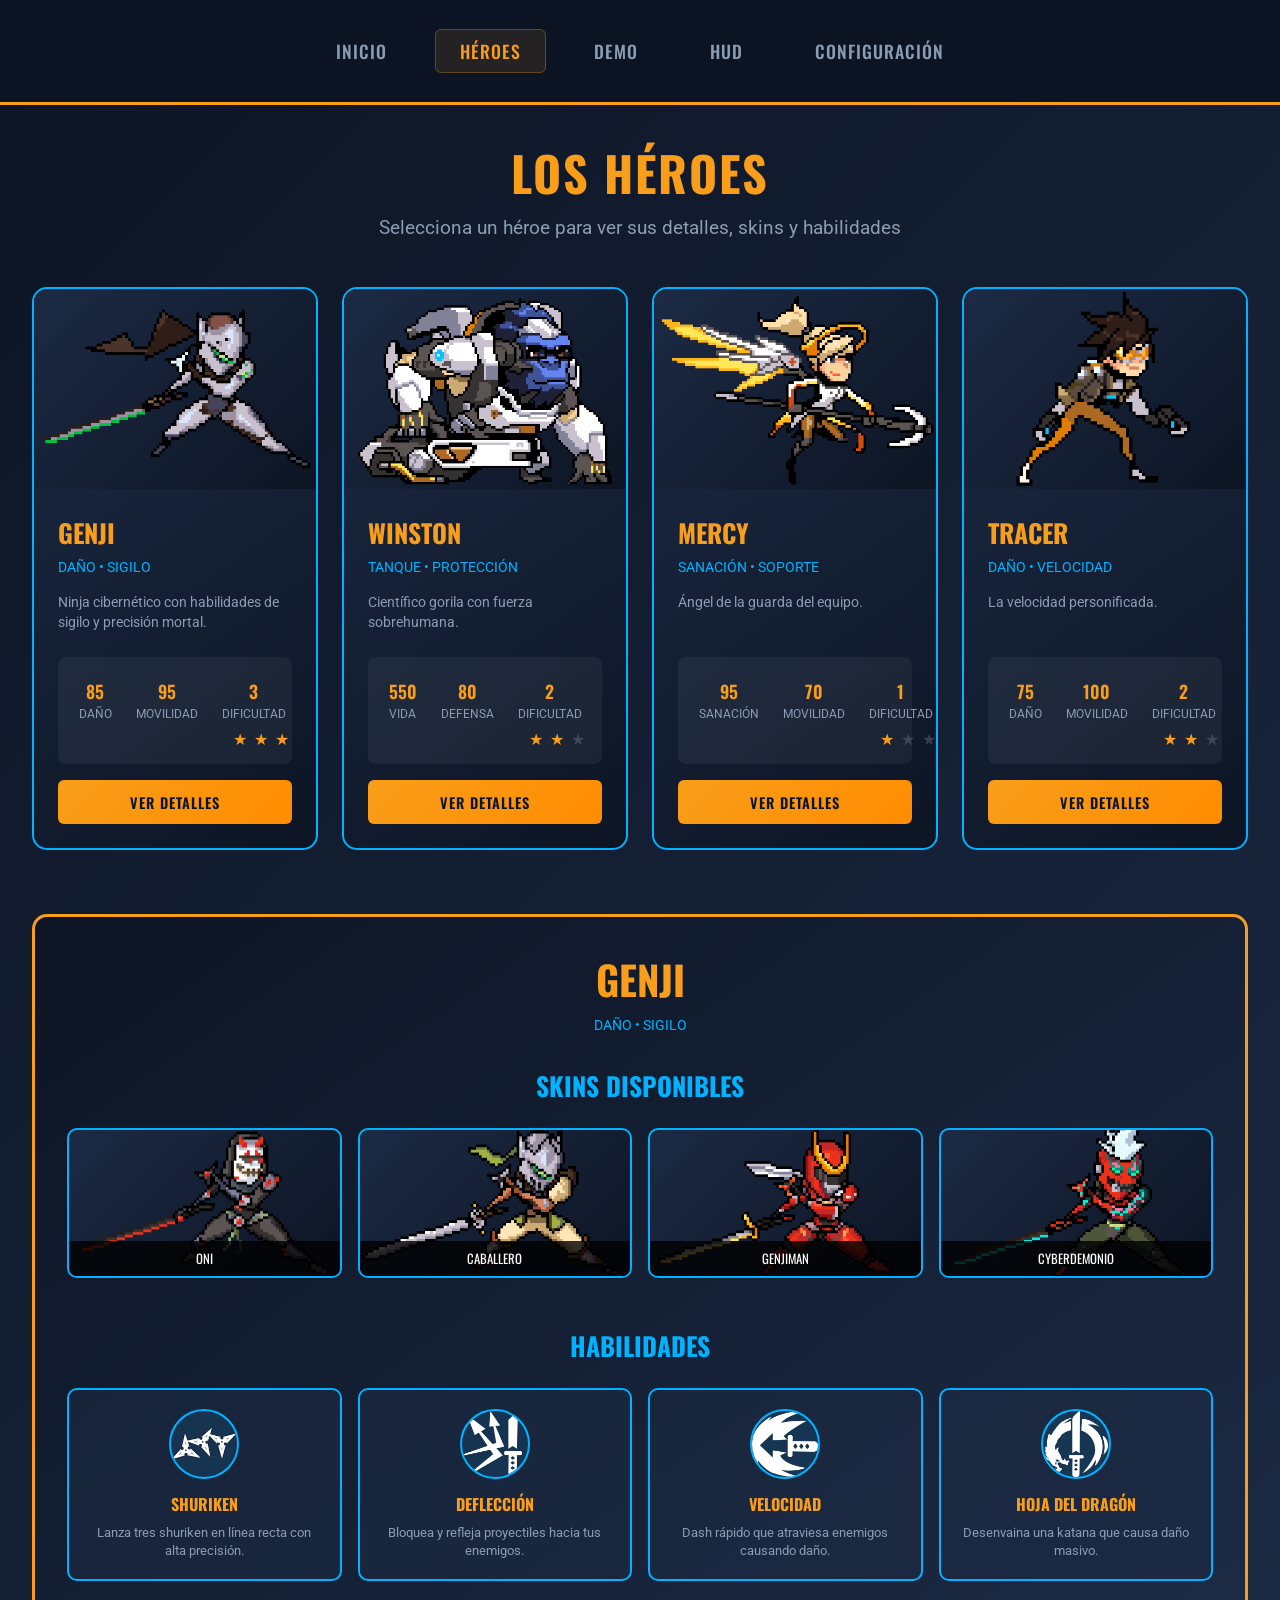
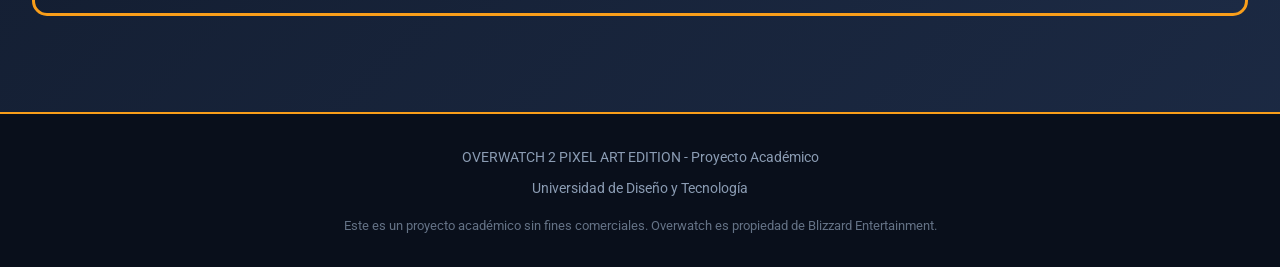
==== commit 08bfff72: "Add files via upload" ====
--- a/Overwatch2_Pixelart/Overwatch2_Pixelart/html/characters.html
+++ b/Overwatch2_Pixelart/Overwatch2_Pixelart/html/characters.html
@@ -3,1431 +3,1050 @@
 <head>
     <meta charset="UTF-8">
     <meta name="viewport" content="width=device-width, initial-scale=1.0">
-    <title>Selección de Personajes - Overwatch 2 Pixel</title>
+    <title>Héroes - Overwatch 2 Pixel Art Edition</title>
     
     <!-- Fuentes -->
-    <link href="https://fonts.googleapis.com/css2?family=Oswald:wght@300;400;500;600;700&display=swap" rel="stylesheet">
+    <link rel="preconnect" href="https://fonts.googleapis.com">
+    <link rel="preconnect" href="https://fonts.gstatic.com" crossorigin>
+    <link href="https://fonts.googleapis.com/css2?family=Oswald:wght@400;500;600;700&family=Roboto:wght@400;500&display=swap" rel="stylesheet">
     
-    <!-- Estilos -->
-    <link rel="stylesheet" href="css/styles.css">
-    <link rel="stylesheet" href="css/characters.css">
-    <link rel="stylesheet" href="css/responsive.css">
-    
-    <!-- jQuery -->
-    <script src="https://code.jquery.com/jquery-3.6.0.min.js"></script>
-    
-    <!-- Estilos adicionales para esta página -->
     <style>
-        /* Estilos específicos para página de personajes independiente */
-        .characters-page {
+        /* Reset y estilos base */
+        * {
+            margin: 0;
+            padding: 0;
+            box-sizing: border-box;
+        }
+
+        body {
+            font-family: 'Oswald', sans-serif;
+            background: linear-gradient(135deg, #0d1524 0%, #1c2a44 100%);
+            color: white;
             min-height: 100vh;
-            background: var(--ow-black);
-        }
-        
-        .back-to-demo {
+            display: flex;
+            flex-direction: column;
+        }
+
+        /* Variables de color */
+        :root {
+            --ow-orange: #f99e1a;
+            --ow-blue: #00b2ff;
+            --ow-dark: #0d1524;
+            --ow-darker: #090e1a;
+            --ow-light: #1c2a44;
+            --ow-white: #ffffff;
+            --ow-gray: #8b9cb3;
+        }
+
+        /* Header */
+        .simple-header {
+            background: rgba(13, 21, 36, 0.95);
+            border-bottom: 3px solid var(--ow-orange);
+            padding: 1rem 0;
+            position: sticky;
+            top: 0;
+            z-index: 1000;
+        }
+
+        .header-content {
+            max-width: 1400px;
+            margin: 0 auto;
+            display: flex;
+            justify-content: space-between;
+            align-items: center;
+            padding: 0 2rem;
+        }
+
+        /* Logos del header */
+        .logo-container {
+            width: 150px;
+            height: 70px;
+            display: flex;
+            align-items: center;
+            justify-content: center;
+        }
+
+        .logo-image {
+            max-width: 100%;
+            max-height: 100%;
+            object-fit: contain;
+            display: none;
+        }
+
+        .logo-image.loaded {
+            display: block;
+        }
+
+        .logo-placeholder {
+            width: 100%;
+            height: 100%;
+            background: rgba(249, 158, 26, 0.1);
+            border: 3px dashed var(--ow-orange);
+            border-radius: 10px;
+            display: flex;
+            align-items: center;
+            justify-content: center;
+            color: var(--ow-gray);
+            font-size: 0.9rem;
+            text-align: center;
+            padding: 0.5rem;
+        }
+
+        /* Navegación */
+        .nav-center {
+            flex: 2;
+            display: flex;
+            justify-content: center;
+        }
+
+        .nav-links {
+            display: flex;
+            gap: 1.5rem;
+            list-style: none;
+        }
+
+        .nav-link {
+            color: var(--ow-gray);
+            text-decoration: none;
+            font-size: 1.1rem;
+            font-weight: 500;
+            padding: 0.5rem 1.5rem;
+            border-radius: 6px;
+            transition: all 0.3s ease;
+            text-transform: uppercase;
+            letter-spacing: 1px;
+        }
+
+        .nav-link:hover {
+            color: var(--ow-white);
+            background: rgba(255, 255, 255, 0.1);
+            transform: translateY(-2px);
+        }
+
+        .nav-link.active {
+            color: var(--ow-orange);
+            background: rgba(249, 158, 26, 0.1);
+            border: 1px solid rgba(249, 158, 26, 0.3);
+        }
+
+        /* Menú móvil */
+        .mobile-toggle {
+            display: none;
+            background: none;
+            border: none;
+            color: var(--ow-white);
+            font-size: 1.5rem;
+            cursor: pointer;
+            padding: 0.5rem;
+        }
+
+        /* Contenido principal */
+        main {
+            flex: 1;
+            padding: 2rem;
+            max-width: 1400px;
+            margin: 0 auto;
+            width: 100%;
+        }
+
+        /* Título de la página */
+        .page-title {
+            text-align: center;
+            color: var(--ow-orange);
+            font-size: 3rem;
+            margin-bottom: 0.5rem;
+            text-transform: uppercase;
+            letter-spacing: 2px;
+        }
+
+        .page-subtitle {
+            text-align: center;
+            color: var(--ow-gray);
+            font-family: 'Roboto', sans-serif;
+            font-size: 1.2rem;
+            margin-bottom: 3rem;
+        }
+
+        /* Grid de héroes */
+        .heroes-grid {
+            display: grid;
+            grid-template-columns: repeat(4, 1fr);
+            gap: 1.5rem;
+            margin-bottom: 4rem;
+        }
+
+        /* Tarjeta de héroe */
+        .hero-card {
+            background: linear-gradient(145deg, #1c2a44, #0d1524);
+            border-radius: 15px;
+            overflow: hidden;
+            border: 2px solid var(--ow-blue);
+            transition: all 0.3s ease;
+            height: 100%;
+            display: flex;
+            flex-direction: column;
+        }
+
+        .hero-card:hover {
+            transform: translateY(-10px);
+            border-color: var(--ow-orange);
+            box-shadow: 0 20px 40px rgba(249, 158, 26, 0.3);
+        }
+
+        /* Imagen del héroe */
+        .hero-image-container {
+            height: 200px;
+            background: linear-gradient(135deg, #1c2a44, #0d1524);
+            position: relative;
+            overflow: hidden;
+            display: flex;
+            align-items: center;
+            justify-content: center;
+        }
+
+        .hero-image {
+            width: 100%;
+            height: 100%;
+            object-fit: contain;
+            object-position: center;
+            display: none;
+        }
+
+        .hero-image.loaded {
+            display: block;
+        }
+
+        .image-placeholder {
             position: absolute;
-            top: 20px;
-            left: 20px;
-            z-index: 100;
-        }
-        
-        .back-btn {
-            padding: 0.5rem 1rem;
-            background-color: var(--ow-dark-gray);
-            color: var(--ow-light-gray);
-            border: 2px solid var(--ow-orange);
+            top: 0;
+            left: 0;
+            width: 100%;
+            height: 100%;
+            display: flex;
+            flex-direction: column;
+            align-items: center;
+            justify-content: center;
+            background: linear-gradient(135deg, var(--ow-light), var(--ow-darker));
+            color: var(--ow-gray);
+            text-align: center;
+            padding: 1rem;
+            font-size: 0.9rem;
+        }
+
+        /* Información del héroe */
+        .hero-info {
+            padding: 1.5rem;
+            flex: 1;
+            display: flex;
+            flex-direction: column;
+        }
+
+        .hero-name {
+            color: var(--ow-orange);
+            font-size: 1.6rem;
+            margin-bottom: 0.5rem;
+            text-transform: uppercase;
+        }
+
+        .hero-class {
+            color: var(--ow-blue);
+            font-family: 'Roboto', sans-serif;
+            font-size: 0.9rem;
+            margin-bottom: 1rem;
+            text-transform: uppercase;
+        }
+
+        .hero-description {
+            color: var(--ow-gray);
+            font-family: 'Roboto', sans-serif;
+            font-size: 0.85rem;
+            line-height: 1.5;
+            margin-bottom: 1.5rem;
+            flex: 1;
+        }
+
+        /* Estadísticas */
+        .hero-stats {
+            display: grid;
+            grid-template-columns: repeat(3, 1fr);
+            gap: 0.5rem;
+            margin-top: auto;
+            background: rgba(255, 255, 255, 0.05);
+            padding: 0.8rem;
+            border-radius: 8px;
+        }
+
+        .stat {
+            text-align: center;
+            padding: 0.5rem;
+        }
+
+        .stat-value {
+            display: block;
+            color: var(--ow-orange);
+            font-size: 1.1rem;
+            font-weight: 600;
+            margin-bottom: 0.2rem;
+        }
+
+        .stat-label {
+            display: block;
+            color: var(--ow-gray);
+            font-family: 'Roboto', sans-serif;
+            font-size: 0.75rem;
+            text-transform: uppercase;
+        }
+
+        /* Sistema de estrellas de dificultad */
+        .difficulty-stars {
+            display: flex;
+            justify-content: center;
+            gap: 0.2rem;
+            margin-top: 0.3rem;
+        }
+
+        .star {
+            width: 18px;
+            height: 18px;
+            position: relative;
+            display: inline-block;
+        }
+
+        .star::before {
+            content: "★";
+            position: absolute;
+            color: var(--ow-gray);
+            font-size: 16px;
+            opacity: 0.3;
+        }
+
+        .star.filled::before {
+            color: var(--ow-orange);
+            opacity: 1;
+        }
+
+        /* Botón de detalles */
+        .details-btn {
+            margin-top: 1rem;
+            padding: 0.7rem;
+            background: linear-gradient(135deg, var(--ow-orange), #ff8c00);
+            color: var(--ow-dark);
+            border: none;
+            border-radius: 6px;
             font-family: 'Oswald', sans-serif;
+            font-weight: 600;
             font-size: 0.9rem;
             cursor: pointer;
             transition: all 0.3s ease;
-            display: flex;
+            text-transform: uppercase;
+            letter-spacing: 1px;
+        }
+
+        .details-btn:hover {
+            transform: translateY(-2px);
+            box-shadow: 0 8px 20px rgba(249, 158, 26, 0.3);
+        }
+
+        /* Sección de héroe seleccionado */
+        .selected-hero {
+            background: linear-gradient(145deg, #0d1524, #1c2a44);
+            border-radius: 15px;
+            padding: 2rem;
+            border: 3px solid var(--ow-orange);
+            margin-top: 2rem;
+            display: none;
+        }
+
+        .selected-hero.active {
+            display: block;
+            animation: fadeIn 0.5s ease;
+        }
+
+        @keyframes fadeIn {
+            from { opacity: 0; transform: translateY(20px); }
+            to { opacity: 1; transform: translateY(0); }
+        }
+
+        /* Header del héroe seleccionado - SIMPLIFICADO */
+        .selected-header {
+            margin-bottom: 2rem;
+            text-align: center;
+        }
+
+        .selected-name {
+            color: var(--ow-orange);
+            font-size: 2.5rem;
+            margin-bottom: 0.5rem;
+        }
+
+        /* Sección de skins - SIMPLIFICADA */
+        .skins-section {
+            margin-bottom: 3rem;
+        }
+
+        .section-title {
+            color: var(--ow-blue);
+            font-size: 1.6rem;
+            margin-bottom: 1.5rem;
+            text-transform: uppercase;
+            text-align: center;
+        }
+
+        .skins-container {
+            display: grid;
+            grid-template-columns: repeat(4, 1fr);
+            gap: 1rem;
+        }
+
+        .skin-item {
+            height: 150px;
+            border-radius: 10px;
+            overflow: hidden;
+            border: 2px solid var(--ow-blue);
+            transition: all 0.3s ease;
+            position: relative;
+            background: linear-gradient(135deg, #1c2a44, #0d1524);
+        }
+
+        .skin-item:hover {
+            border-color: var(--ow-orange);
+            transform: translateY(-5px);
+        }
+
+        /* IMAGEN DE SKIN */
+        .skin-image {
+            width: 100%;
+            height: 100%;
+            object-fit: cover;
+            display: none;
+        }
+
+        .skin-image.loaded {
+            display: block;
+        }
+
+        .skin-name {
+            position: absolute;
+            bottom: 0;
+            left: 0;
+            right: 0;
+            background: rgba(0, 0, 0, 0.8);
+            color: var(--ow-white);
+            padding: 0.5rem;
+            text-align: center;
+            font-size: 0.8rem;
+            text-transform: uppercase;
+        }
+
+        /* Sección de habilidades */
+        .abilities-section {
+            margin-top: 3rem;
+        }
+
+        .abilities-grid {
+            display: grid;
+            grid-template-columns: repeat(4, 1fr);
+            gap: 1rem;
+        }
+
+        .ability-card {
+            background: rgba(28, 42, 68, 0.6);
+            border-radius: 10px;
+            padding: 1.2rem;
+            border: 2px solid var(--ow-blue);
+            transition: all 0.3s ease;
+            display: flex;
+            flex-direction: column;
             align-items: center;
-            gap: 0.5rem;
-            text-decoration: none;
-            border-radius: 2px;
-        }
-        
-        .back-btn:hover {
-            background-color: var(--ow-orange);
-            color: var(--ow-black);
-        }
-        
-        /* Ajustes para pantalla completa */
-        .characters-container {
-            padding-top: 2rem;
-        }
-        
-        /* Estilos para las skins de diferentes héroes */
-        .skin-preview {
+            text-align: center;
+        }
+
+        .ability-card:hover {
+            border-color: var(--ow-orange);
+            transform: translateY(-5px);
+        }
+
+        /* IMAGEN DE HABILIDAD */
+        .ability-icon {
+            width: 70px;
+            height: 70px;
+            border-radius: 50%;
+            background: rgba(0, 178, 255, 0.1);
+            border: 2px solid var(--ow-blue);
+            margin-bottom: 0.8rem;
             display: flex;
             align-items: center;
             justify-content: center;
+            overflow: hidden;
+        }
+
+        .ability-image {
+            width: 100%;
             height: 100%;
-            font-size: 2rem;
-            color: white;
-            text-shadow: 2px 2px 0 #000;
-        }
-        
-        .tracer-skin .skin-preview { background-color: #FF9C00; }
-        .genji-skin .skin-preview { background-color: #4CD964; }
-        .mercy-skin .skin-preview { background-color: #FFFFFF; color: #333; }
-        .winston-skin .skin-preview { background-color: #FF9C00; }
+            object-fit: cover;
+            display: none;
+        }
+
+        .ability-image.loaded {
+            display: block;
+        }
+
+        .ability-name {
+            color: var(--ow-orange);
+            font-size: 1rem;
+            margin-bottom: 0.5rem;
+            text-transform: uppercase;
+        }
+
+        .ability-description {
+            color: var(--ow-gray);
+            font-family: 'Roboto', sans-serif;
+            font-size: 0.8rem;
+            line-height: 1.4;
+        }
+
+        /* Footer */
+        .site-footer {
+            background: rgba(9, 14, 26, 0.95);
+            border-top: 2px solid var(--ow-orange);
+            padding: 2rem 0;
+            margin-top: 4rem;
+        }
+
+        .footer-content {
+            max-width: 1200px;
+            margin: 0 auto;
+            padding: 0 2rem;
+            text-align: center;
+        }
+
+        .footer-text {
+            color: var(--ow-gray);
+            font-family: 'Roboto', sans-serif;
+            font-size: 0.9rem;
+            line-height: 1.6;
+            margin-bottom: 0.5rem;
+        }
+
+        .footer-disclaimer {
+            color: var(--ow-gray);
+            font-family: 'Roboto', sans-serif;
+            font-size: 0.8rem;
+            opacity: 0.7;
+            margin-top: 1rem;
+            line-height: 1.5;
+        }
+
+        /* Responsive */
+        @media (max-width: 1200px) {
+            .heroes-grid {
+                grid-template-columns: repeat(2, 1fr);
+            }
+            
+            .abilities-grid {
+                grid-template-columns: repeat(2, 1fr);
+            }
+            
+            .skins-container {
+                grid-template-columns: repeat(2, 1fr);
+            }
+        }
+
+        @media (max-width: 768px) {
+            .header-content {
+                padding: 0 1rem;
+                flex-wrap: wrap;
+            }
+            
+            .logo-container {
+                width: 120px;
+                height: 60px;
+            }
+            
+            .nav-center {
+                order: 3;
+                flex: 100%;
+                margin-top: 1rem;
+            }
+            
+            .mobile-toggle {
+                display: block;
+                order: 2;
+            }
+            
+            .nav-links {
+                flex-direction: column;
+                gap: 0.5rem;
+                display: none;
+                width: 100%;
+                background: rgba(9, 14, 26, 0.95);
+                padding: 1rem;
+                border-radius: 10px;
+            }
+            
+            .nav-links.active {
+                display: flex;
+            }
+            
+            .nav-link {
+                text-align: center;
+                padding: 1rem;
+            }
+            
+            .page-title {
+                font-size: 2.2rem;
+            }
+            
+            .heroes-grid {
+                grid-template-columns: 1fr;
+                max-width: 400px;
+                margin-left: auto;
+                margin-right: auto;
+            }
+            
+            .abilities-grid {
+                grid-template-columns: 1fr;
+            }
+            
+            .skins-container {
+                grid-template-columns: 1fr;
+            }
+            
+            .skin-item {
+                height: 200px;
+            }
+        }
+
+        @media (max-width: 480px) {
+            .logo-container {
+                width: 100px;
+                height: 50px;
+            }
+            
+            .page-title {
+                font-size: 1.8rem;
+            }
+            
+            .hero-image-container {
+                height: 180px;
+            }
+        }
     </style>
 </head>
-<body class="characters-page">
-    <!-- Botón para volver a demo -->
-    <div class="back-to-demo">
-        <a href="demo.html" class="back-btn">
-            <span class="btn-icon">←</span>
-            <span class="btn-text">VOLVER A DEMO</span>
-        </a>
-    </div>
-    
-    <!-- Contenedor principal -->
-    <div class="characters-container">
-        <!-- Encabezado -->
-        <div class="characters-header">
-            <h1 class="characters-title">SELECCIÓN DE PERSONAJES</h1>
-            <p class="characters-subtitle">Elige entre 4 héroes icónicos de Overwatch 2 en estilo pixel art</p>
+<body>
+    <!-- Header -->
+    <header class="simple-header">
+        <div class="header-content">
+            <!-- Logo izquierdo -->
+            <div class="logo-container">
+                <img src="../media/images/backgrounds/Ow.png" alt="Logo Izquierdo" class="logo-image">
+            </div>
+            
+            <!-- Menú móvil -->
+            <button class="mobile-toggle" aria-label="Menú">
+                ☰
+            </button>
+            
+            <!-- Navegación -->
+            <nav class="nav-center">
+                <ul class="nav-links">
+                    <li><a href="index.html" class="nav-link">INICIO</a></li>
+                    <li><a href="characters.html" class="nav-link active">HÉROES</a></li>
+                    <li><a href="demo.html" class="nav-link">DEMO</a></li>
+                    <li><a href="hud.html" class="nav-link">HUD</a></li>
+                    <li><a href="config.html" class="nav-link">CONFIGURACIÓN</a></li>
+                </ul>
+            </nav>
+            
+            <!-- Logo derecho -->
+            <div class="logo-container">
+                <img src="../media/images/backgrounds/Blizzard.png" alt="Logo Derecho" class="logo-image">
+            </div>
         </div>
-
-        <!-- Contenido principal -->
-        <div class="characters-main">
-            <!-- Lista de personajes (izquierda) -->
-            <div class="characters-list">
-                <!-- Tracer -->
-                <div class="hero-item active" data-hero="tracer">
-                    <div class="hero-avatar">
-                        <div class="avatar-frame">
-                            <div class="avatar-image tracer-avatar" style="background-color: #FF9C00;">
-                                <div class="avatar-text">T</div>
+    </header>
+
+    <!-- Contenido principal -->
+    <main>
+        <h1 class="page-title">LOS HÉROES</h1>
+        <p class="page-subtitle">Selecciona un héroe para ver sus detalles, skins y habilidades</p>
+        
+        <!-- Grid de héroes -->
+        <div class="heroes-grid">
+            <!-- GENJI -->
+            <div class="hero-card" data-hero="genji">
+                <div class="hero-image-container">
+                    <img src="../media/images/heroes/genji-pixel.png" alt="Genji" class="hero-image">
+                </div>
+                <div class="hero-info">
+                    <h3 class="hero-name">GENJI</h3>
+                    <p class="hero-class">DAÑO • SIGILO</p>
+                    <p class="hero-description">Ninja cibernético con habilidades de sigilo y precisión mortal.</p>
+                    <div class="hero-stats">
+                        <div class="stat">
+                            <span class="stat-value">85</span>
+                            <span class="stat-label">DAÑO</span>
+                        </div>
+                        <div class="stat">
+                            <span class="stat-value">95</span>
+                            <span class="stat-label">MOVILIDAD</span>
+                        </div>
+                        <div class="stat">
+                            <span class="stat-value">3</span>
+                            <span class="stat-label">DIFICULTAD</span>
+                            <div class="difficulty-stars">
+                                <div class="star filled"></div>
+                                <div class="star filled"></div>
+                                <div class="star filled"></div>
                             </div>
                         </div>
                     </div>
-                    <div class="hero-info-short">
-                        <h3 class="hero-name">TRACER</h3>
-                        <div class="hero-role-badge damage">DAÑO</div>
-                        <div class="hero-difficulty">
-                            <span class="difficulty-label">DIFICULTAD:</span>
-                            <div class="difficulty-stars">
-                                <span class="star active"></span>
-                                <span class="star active"></span>
-                                <span class="star"></span>
-                            </div>
-                        </div>
-                    </div>
-                </div>
-
-                <!-- Genji -->
-                <div class="hero-item" data-hero="genji">
-                    <div class="hero-avatar">
-                        <div class="avatar-frame">
-                            <div class="avatar-image genji-avatar" style="background-color: #4CD964;">
-                                <div class="avatar-text">G</div>
-                            </div>
-                        </div>
-                    </div>
-                    <div class="hero-info-short">
-                        <h3 class="hero-name">GENJI</h3>
-                        <div class="hero-role-badge damage">DAÑO</div>
-                        <div class="hero-difficulty">
-                            <span class="difficulty-label">DIFICULTAD:</span>
-                            <div class="difficulty-stars">
-                                <span class="star active"></span>
-                                <span class="star active"></span>
-                                <span class="star active"></span>
-                            </div>
-                        </div>
-                    </div>
-                </div>
-
-                <!-- Mercy -->
-                <div class="hero-item" data-hero="mercy">
-                    <div class="hero-avatar">
-                        <div class="avatar-frame">
-                            <div class="avatar-image mercy-avatar" style="background-color: #FFFFFF;">
-                                <div class="avatar-text">M</div>
-                            </div>
-                        </div>
-                    </div>
-                    <div class="hero-info-short">
-                        <h3 class="hero-name">MERCY</h3>
-                        <div class="hero-role-badge support">APOYO</div>
-                        <div class="hero-difficulty">
-                            <span class="difficulty-label">DIFICULTAD:</span>
-                            <div class="difficulty-stars">
-                                <span class="star active"></span>
-                                <span class="star"></span>
-                                <span class="star"></span>
-                            </div>
-                        </div>
-                    </div>
-                </div>
-
-                <!-- Winston -->
-                <div class="hero-item" data-hero="winston">
-                    <div class="hero-avatar">
-                        <div class="avatar-frame">
-                            <div class="avatar-image winston-avatar" style="background-color: #FF9C00;">
-                                <div class="avatar-text">W</div>
-                            </div>
-                        </div>
-                    </div>
-                    <div class="hero-info-short">
-                        <h3 class="hero-name">WINSTON</h3>
-                        <div class="hero-role-badge tank">TANQUE</div>
-                        <div class="hero-difficulty">
-                            <span class="difficulty-label">DIFICULTAD:</span>
-                            <div class="difficulty-stars">
-                                <span class="star active"></span>
-                                <span class="star active"></span>
-                                <span class="star"></span>
-                            </div>
-                        </div>
-                    </div>
+                    <button class="details-btn" data-hero="genji">VER DETALLES</button>
                 </div>
             </div>
 
-            <!-- Área de visualización del personaje (derecha) -->
-            <div class="character-display">
-                <!-- Slideshow de skins -->
-                <div class="skin-slideshow-container">
-                    <div class="slideshow-header">
-                        <h3 class="slideshow-title">SKINS DISPONIBLES</h3>
-                        <div class="slideshow-controls">
-                            <button class="slideshow-btn prev-btn">
-                                <span class="btn-icon">◄</span>
-                            </button>
-                            <span class="slide-counter">
-                                <span class="current-slide">1</span>/<span class="total-slides">4</span>
-                            </span>
-                            <button class="slideshow-btn next-btn">
-                                <span class="btn-icon">►</span>
-                            </button>
-                            <button class="slideshow-btn autoplay-btn" title="Autoplay">
-                                <span class="btn-icon">⏸️</span>
-                            </button>
+            <!-- WINSTON -->
+            <div class="hero-card" data-hero="winston">
+                <div class="hero-image-container">
+                    <img src="../media/images/heroes/winston-pixel.png" alt="Winston" class="hero-image">
+                </div>
+                <div class="hero-info">
+                    <h3 class="hero-name">WINSTON</h3>
+                    <p class="hero-class">TANQUE • PROTECCIÓN</p>
+                    <p class="hero-description">Científico gorila con fuerza sobrehumana.</p>
+                    <div class="hero-stats">
+                        <div class="stat">
+                            <span class="stat-value">550</span>
+                            <span class="stat-label">VIDA</span>
+                        </div>
+                        <div class="stat">
+                            <span class="stat-value">80</span>
+                            <span class="stat-label">DEFENSA</span>
+                        </div>
+                        <div class="stat">
+                            <span class="stat-value">2</span>
+                            <span class="stat-label">DIFICULTAD</span>
+                            <div class="difficulty-stars">
+                                <div class="star filled"></div>
+                                <div class="star filled"></div>
+                                <div class="star"></div>
+                            </div>
                         </div>
                     </div>
-                    
-                    <!-- Contenedor del slideshow -->
-                    <div class="skin-slideshow" id="skinSlideshow">
-                        <!-- Las slides se generan dinámicamente con JavaScript -->
+                    <button class="details-btn" data-hero="winston">VER DETALLES</button>
+                </div>
+            </div>
+
+            <!-- MERCY -->
+            <div class="hero-card" data-hero="mercy">
+                <div class="hero-image-container">
+                    <img src="../media/images/heroes/mercy-pixel.png" alt="Mercy" class="hero-image">
+                </div>
+                <div class="hero-info">
+                    <h3 class="hero-name">MERCY</h3>
+                    <p class="hero-class">SANACIÓN • SOPORTE</p>
+                    <p class="hero-description">Ángel de la guarda del equipo.</p>
+                    <div class="hero-stats">
+                        <div class="stat">
+                            <span class="stat-value">95</span>
+                            <span class="stat-label">SANACIÓN</span>
+                        </div>
+                        <div class="stat">
+                            <span class="stat-value">70</span>
+                            <span class="stat-label">MOVILIDAD</span>
+                        </div>
+                        <div class="stat">
+                            <span class="stat-value">1</span>
+                            <span class="stat-label">DIFICULTAD</span>
+                            <div class="difficulty-stars">
+                                <div class="star filled"></div>
+                                <div class="star"></div>
+                                <div class="star"></div>
+                            </div>
+                        </div>
                     </div>
-                    
-                    <!-- Dots de navegación -->
-                    <div class="slideshow-dots" id="slideshowDots">
-                        <!-- Los dots se generan dinámicamente -->
+                    <button class="details-btn" data-hero="mercy">VER DETALLES</button>
+                </div>
+            </div>
+
+            <!-- TRACER -->
+            <div class="hero-card" data-hero="tracer">
+                <div class="hero-image-container">
+                    <img src="../media/images/heroes/tracer-pixel.png" alt="Tracer" class="hero-image">
+                </div>
+                <div class="hero-info">
+                    <h3 class="hero-name">TRACER</h3>
+                    <p class="hero-class">DAÑO • VELOCIDAD</p>
+                    <p class="hero-description">La velocidad personificada.</p>
+                    <div class="hero-stats">
+                        <div class="stat">
+                            <span class="stat-value">75</span>
+                            <span class="stat-label">DAÑO</span>
+                        </div>
+                        <div class="stat">
+                            <span class="stat-value">100</span>
+                            <span class="stat-label">MOVILIDAD</span>
+                        </div>
+                        <div class="stat">
+                            <span class="stat-value">2</span>
+                            <span class="stat-label">DIFICULTAD</span>
+                            <div class="difficulty-stars">
+                                <div class="star filled"></div>
+                                <div class="star filled"></div>
+                                <div class="star"></div>
+                            </div>
+                        </div>
                     </div>
-                    
-                    <!-- Información de la skin actual -->
-                    <div class="current-skin-info">
-                        <h4 id="currentSkinName">CLÁSICA</h4>
-                        <div class="skin-details">
-                            <span class="skin-rarity" id="currentSkinRarity">COMÚN</span>
-                            <span class="skin-price" id="currentSkinPrice">GRATIS</span>
-                        </div>
-                    </div>
-                    
-                    <!-- Acciones -->
-                    <div class="slideshow-actions">
-                        <button class="action-btn favorite-btn" id="favoriteSkin">
-                            <span class="btn-icon">🤍</span>
-                            <span class="btn-text">FAVORITO</span>
-                        </button>
-                        
-                        <button class="action-btn buy-btn" id="buySkin">
-                            <span class="btn-icon">🛒</span>
-                            <span class="btn-text">COMPRAR</span>
-                        </button>
-                        
-                        <button class="action-btn equip-btn" id="equipSkin">
-                            <span class="btn-icon">👤</span>
-                            <span class="btn-text">EQUIPAR</span>
-                        </button>
-                    </div>
-                </div>
-
-                <!-- Información detallada del personaje -->
-                <div class="character-details">
-                    <div class="details-header">
-                        <h2 class="character-name" id="current-hero-name">TRACER</h2>
-                        <div class="character-meta">
-                            <span class="real-name" id="current-real-name">Lena Oxton</span>
-                            <span class="age" id="current-age">26 años</span>
-                            <span class="origin" id="current-origin">Londres, Inglaterra</span>
-                            <span class="affiliation" id="current-affiliation">Overwatch</span>
-                        </div>
-                    </div>
-
-                    <!-- Estadísticas del personaje -->
-                    <div class="character-stats">
-                        <div class="stat-item" data-stat="damage">
-                            <div class="stat-label">
-                                <span>DAÑO</span>
-                                <span class="stat-value">8/10</span>
-                            </div>
-                            <div class="stat-bar">
-                                <div class="stat-fill" style="width: 80%"></div>
-                            </div>
-                        </div>
-                        
-                        <div class="stat-item" data-stat="mobility">
-                            <div class="stat-label">
-                                <span>MOVILIDAD</span>
-                                <span class="stat-value">9.5/10</span>
-                            </div>
-                            <div class="stat-bar">
-                                <div class="stat-fill" style="width: 95%"></div>
-                            </div>
-                        </div>
-                        
-                        <div class="stat-item" data-stat="survival">
-                            <div class="stat-label">
-                                <span>SUPERVIVENCIA</span>
-                                <span class="stat-value">4/10</span>
-                            </div>
-                            <div class="stat-bar">
-                                <div class="stat-fill" style="width: 40%"></div>
-                            </div>
-                        </div>
-                        
-                        <div class="stat-item" data-stat="utility">
-                            <div class="stat-label">
-                                <span>UTILIDAD</span>
-                                <span class="stat-value">6/10</span>
-                            </div>
-                            <div class="stat-bar">
-                                <div class="stat-fill" style="width: 60%"></div>
-                            </div>
-                        </div>
-                    </div>
-
-                    <!-- Descripción del personaje -->
-                    <div class="character-description">
-                        <h3 class="description-title">HISTORIA</h3>
-                        <p class="description-text" id="current-bio">
-                            Lena Oxton era la piloto de pruebas más joven del programa experimental de teleportación de Overwatch. 
-                            Durante una misión fallida, su avión se desintegró y ella quedó desfasada en el tiempo, apareciendo y 
-                            desapareciendo de la realidad. Winston y Mercy lograron estabilizarla con un acelerador cronológico 
-                            implantado en su pecho. Desde entonces, Tracer se convirtió en el rostro alegre y valiente de Overwatch, 
-                            luchando por la justicia en todo el mundo.
-                        </p>
-                    </div>
-
-                    <!-- Habilidades del personaje -->
-                    <div class="character-abilities">
-                        <h3 class="abilities-title">HABILIDADES</h3>
-                        <div class="abilities-grid" id="abilitiesGrid">
-                            <!-- Las habilidades se cargan dinámicamente -->
-                        </div>
-                    </div>
+                    <button class="details-btn" data-hero="tracer">VER DETALLES</button>
                 </div>
             </div>
         </div>
 
-        <!-- Controles de selección -->
-        <div class="characters-controls">
-            <div class="controls-left">
-                <button class="control-btn select-btn" id="selectHero">
-                    <span class="btn-icon">✓</span>
-                    <span class="btn-text">SELECCIONAR PERSONAJE</span>
-                </button>
-                
-                <button class="control-btn random-btn" id="randomHero">
-                    <span class="btn-icon">🎲</span>
-                    <span class="btn-text">ALEATORIO</span>
-                </button>
+        <!-- Sección de héroe seleccionado -->
+        <div id="selectedHero" class="selected-hero">
+            <!-- Header simplificado -->
+            <div class="selected-header">
+                <h2 id="selectedHeroName" class="selected-name">GENJI</h2>
+                <p id="selectedHeroClass" class="hero-class">DAÑO • SIGILO</p>
             </div>
-            
-            <div class="controls-right">
-                <div class="selection-status">
-                    <span class="status-label">PERSONAJE SELECCIONADO:</span>
-                    <span class="status-value" id="selected-hero-name">NINGUNO</span>
+
+            <!-- Sección de skins simplificada -->
+            <div class="skins-section">
+                <h3 class="section-title">SKINS DISPONIBLES</h3>
+                <div class="skins-container" id="skinsContainer">
+                    <!-- Skins se cargarán dinámicamente aquí -->
                 </div>
-                
-                <div class="current-skin-display">
-                    <span class="skin-label">SKIN EQUIPADA:</span>
-                    <span class="skin-value" id="equipped-skin">CLÁSICA</span>
-                </div>
-                
-                <div class="selection-actions">
-                    <button class="action-btn reset-btn" id="resetSelection">
-                        <span class="btn-icon">🔄</span>
-                        <span class="btn-text">REINICIAR</span>
-                    </button>
-                    
-                    <button class="action-btn confirm-btn" id="confirmSelection">
-                        <span class="btn-icon">🚀</span>
-                        <span class="btn-text">CONFIRMAR</span>
-                    </button>
+            </div>
+
+            <!-- Sección de habilidades -->
+            <div class="abilities-section">
+                <h3 class="section-title">HABILIDADES</h3>
+                <div class="abilities-grid" id="abilitiesContainer">
+                    <!-- Habilidades se cargarán dinámicamente aquí -->
                 </div>
             </div>
         </div>
-        
-        <!-- Información adicional -->
-        <div class="characters-info">
-            <div class="info-tabs">
-                <button class="info-tab active" data-tab="tips">CONSEJOS</button>
-                <button class="info-tab" data-tab="counters">CONTRA PICKS</button>
-                <button class="info-tab" data-tab="synergy">SINERGIA</button>
-                <button class="info-tab" data-tab="skins">COLECCIÓN SKINS</button>
-            </div>
-            
-            <div class="info-content">
-                <div class="tab-content active" id="tips-content">
-                    <h4>Consejos para jugar con <span id="tips-hero-name">Tracer</span>:</h4>
-                    <ul id="tips-list">
-                        <li>Usa la Traslación para flanquear a los enemigos</li>
-                        <li>La Regresión Temporal puede salvar tu vida - úsala sabiamente</li>
-                        <li>Acércate sigilosamente para usar la Bomba de Pulsos</li>
-                        <li>Mantente en movimiento constante - eres un objetivo difícil de alcanzar</li>
-                        <li>Enfócate en soportes y dps enemigos</li>
-                    </ul>
-                </div>
-                
-                <div class="tab-content" id="counters-content">
-                    <h4>Héroes que contrarrestan a <span id="counters-hero-name">Tracer</span>:</h4>
-                    <div class="counter-list" id="counters-list">
-                        <!-- Contenido dinámico -->
-                    </div>
-                </div>
-                
-                <div class="tab-content" id="synergy-content">
-                    <h4>Héroes con buena sinergia con <span id="synergy-hero-name">Tracer</span>:</h4>
-                    <div class="synergy-list" id="synergy-list">
-                        <!-- Contenido dinámico -->
-                    </div>
-                </div>
-                
-                <div class="tab-content" id="skins-content">
-                    <h4>Colección de Skins de <span id="skins-hero-name">Tracer</span>:</h4>
-                    <div class="skin-collection">
-                        <div class="collection-stats">
-                            <div class="stat-item">
-                                <span class="stat-label">Total Skins:</span>
-                                <span class="stat-value" id="total-skins">4</span>
-                            </div>
-                            <div class="stat-item">
-                                <span class="stat-label">Desbloqueadas:</span>
-                                <span class="stat-value" id="unlocked-skins">1</span>
-                            </div>
-                            <div class="stat-item">
-                                <span class="stat-label">Favoritas:</span>
-                                <span class="stat-value" id="favorite-skins">0</span>
-                            </div>
-                        </div>
-                        <div class="collection-progress">
-                            <div class="progress-bar">
-                                <div class="progress-fill" id="collection-progress" style="width: 25%"></div>
-                            </div>
-                            <span class="progress-text">25% completada</span>
-                        </div>
-                    </div>
-                </div>
-            </div>
-        </div>
-        
-        <!-- Notas de diseño -->
-        <div class="design-notes">
-            <h4>NOTAS DE DISEÑO - PIXEL ART</h4>
-            <p>
-                Todos los personajes han sido rediseñados en estilo pixel art manteniendo sus características icónicas.
-                Cada skin tiene variaciones de color que respetan la paleta Overwatch pero adaptadas al estilo retro.
-                Cada héroe tiene 4 skins únicas con diferentes niveles de rareza.
+    </main>
+
+    <!-- Footer -->
+    <footer class="site-footer">
+        <div class="footer-content">
+            <p class="footer-text">OVERWATCH 2 PIXEL ART EDITION - Proyecto Académico</p>
+            <p class="footer-text">Universidad de Diseño y Tecnología</p>
+            <p class="footer-disclaimer">
+                Este es un proyecto académico sin fines comerciales. Overwatch es propiedad de Blizzard Entertainment.
             </p>
-            <div class="palette-display">
-                <div class="color-box" style="background-color: #FF9C00;" title="Naranja Overwatch"></div>
-                <div class="color-box" style="background-color: #FFE600;" title="Amarillo Overwatch"></div>
-                <div class="color-box" style="background-color: #0F0F0F;" title="Negro"></div>
-                <div class="color-box" style="background-color: #1A1A1A;" title="Gris Oscuro"></div>
-                <div class="color-box" style="background-color: #CCCCCC;" title="Gris Claro"></div>
-            </div>
-        </div>
-    </div>
-
-    <!-- Footer -->
-    <footer class="characters-footer">
-        <div class="footer-content">
-            <p class="footer-text">
-                <strong>OVERWATCH 2 PIXEL REBRAND</strong> - Proyecto académico de Videojugos - Diseño Web Avanzado
-            </p>
-            <p class="footer-note">
-                Todos los personajes y elementos son propiedad de Blizzard Entertainment. 
-            </p>
-            <div class="footer-links">
-                <a href="index.html" class="footer-link">Inicio</a>
-                <a href="demo.html" class="footer-link">Demo</a>
-                <a href="config.html" class="footer-link">Configuración</a>
-                <a href="hud.html" class="footer-link">HUD</a>
-            </div>
         </div>
     </footer>
 
-    <!-- Scripts -->
-    <script src="js/main.js"></script>
-    
-    <!-- Script específico para esta página -->
     <script>
-        $(document).ready(function() {
-            console.log('Página de personajes cargada');
-            
-            // Datos completos de todos los héroes
+        document.addEventListener('DOMContentLoaded', function() {
+            // Menú móvil
+            const toggleBtn = document.querySelector('.mobile-toggle');
+            const navLinks = document.querySelector('.nav-links');
+            
+            if (toggleBtn) {
+                toggleBtn.addEventListener('click', function() {
+                    navLinks.classList.toggle('active');
+                    this.textContent = navLinks.classList.contains('active') ? '✕' : '☰';
+                });
+            }
+            
+           
             const heroesData = {
-                tracer: {
-                    name: 'Tracer',
-                    realName: 'Lena Oxton',
-                    role: 'Daño',
-                    age: 26,
-                    origin: 'Londres, Inglaterra',
-                    birthday: '17 de febrero',
-                    affiliation: 'Overwatch',
-                    base: 'Londres, Inglaterra',
-                    difficulty: 2,
-                    stats: {
-                        damage: 8,
-                        mobility: 10,
-                        survival: 4,
-                        utility: 6
-                    },
-                    bio: 'Lena Oxton era la piloto de pruebas más joven del programa experimental de teleportación de Overwatch. Durante una misión fallida, su avión se desintegró y ella quedó desfasada en el tiempo, apareciendo y desapareciendo de la realidad. Winston y Mercy lograron estabilizarla con un acelerador cronológico implantado en su pecho. Desde entonces, Tracer se convirtió en el rostro alegre y valiente de Overwatch, luchando por la justicia en todo el mundo.',
+                genji: {
+                    name: "GENJI",
+                    class: "DAÑO • SIGILO",
+                    description: "Ninja cibernético con habilidades de sigilo y precisión mortal. Su agilidad lo convierte en el cazador perfecto.",
+                    stats: { value1: 85, value2: 95, difficulty: 3 },
+                    skins: [
+                        { name: "ONI", image: "../media/images/skins/Genji_Oni.png" },
+                        { name: "CABALLERO", image: "../media/images/skins/Genji_Knight.png" },
+                        { name: "GENJIMAN", image: "../media/images/skins/Genji_Genjiman.png" },
+                        { name: "CYBERDEMONIO", image: "../media/images/skins/Genji_Cyberdemon.png" }
+                    ],
                     abilities: [
-                        {
-                            name: 'Pistolas de pulso',
-                            icon: '🔫',
-                            description: 'Disparas dos armas automáticas de corto alcance con gran cadencia.',
-                            cooldown: 'N/A',
-                            type: 'Primaria'
-                        },
-                        {
-                            name: 'Traslación',
-                            icon: '⚡',
-                            description: 'Te teletransportas rápidamente en la dirección en la que te mueves.',
-                            cooldown: '3s',
-                            type: 'Habilidad'
-                        },
-                        {
-                            name: 'Regresión temporal',
-                            icon: '🕰️',
-                            description: 'Regresas a la posición, salud y munición que tenías hace unos segundos.',
-                            cooldown: '12s',
-                            type: 'Habilidad'
-                        },
-                        {
-                            name: 'Bomba de pulsos',
-                            icon: '💣',
-                            description: 'Lanzas una carga explosiva que se adhiere a enemigos o superficies y detona tras unos instantes.',
-                            cooldown: 'Ultimate',
-                            type: 'Definitiva'
-                        }
-                    ],
-                    skins: [
-                        { 
-                            name: 'Clásica', 
-                            rarity: 'Común', 
-                            color: '#FF9C00',
-                            price: 'Gratis',
-                            unlocked: true,
-                            favorite: false
-                        },
-                        { 
-                            name: 'Adventurer', 
-                            rarity: 'Legendaria', 
-                            color: '#9B59B6',
-                            price: '1500 créditos',
-                            unlocked: false,
-                            favorite: false
-                        },
-                        { 
-                            name: 'AllStars', 
-                            rarity: 'Legendaria', 
-                            color: '#9B59B6',
-                            price: '1250 créditos',
-                            unlocked: false,
-                            favorite: false
-                        },
-                        { 
-                            name: 'Grafitti', 
-                            rarity: 'Legendaria', 
-                            color: '#9B59B6',
-                            price: '1400 créditos',
-                            unlocked: false,
-                            favorite: false
-                        },
-                        { 
-                            name: 'Sprinter', 
-                            rarity: 'Legendaria', 
-                            color: '#9B59B6',
-                            price: '1350 créditos',
-                            unlocked: false,
-                            favorite: false
-                        }
-                    ],
-                    tips: [
-                        'Usa la Traslación para flanquear a los enemigos',
-                        'La Regresión Temporal puede salvar tu vida - úsala sabiamente',
-                        'Acércate sigilosamente para usar la Bomba de Pulsos',
-                        'Mantente en movimiento constante - eres un objetivo difícil de alcanzar',
-                        'Enfócate en soportes y dañadores enemigos'
-                    ],
-                    counters: [
-                        { name: 'Brigitte', reason: 'Golpe por golpe y escudo' },
-                        { name: 'McCree', reason: 'Flashbang y alto daño por disparo' },
-                        { name: 'Symmetra', reason: 'Turretas y arma de carga' }
-                    ],
-                    synergy: [
-                        { name: 'Mercy', reason: 'Curación y daño boost' },
-                        { name: 'Zarya', reason: 'Burbuja protectora' },
-                        { name: 'Sombra', reason: 'Hackeo y flanqueo conjunto' }
+                        { name: "SHURIKEN", description: "Lanza tres shuriken en línea recta con alta precisión.", image: "../media/images/backgrounds/hud/genji-ability1.png" },
+                        { name: "DEFLECCIÓN", description: "Bloquea y refleja proyectiles hacia tus enemigos.", image: "../media/images/backgrounds/hud/genji-ability2.png" },
+                        { name: "VELOCIDAD", description: "Dash rápido que atraviesa enemigos causando daño.", image: "../media/images/backgrounds/hud/genji-ability3.png" },
+                        { name: "HOJA DEL DRAGÓN", description: "Desenvaina una katana que causa daño masivo.", image: "../media/images/backgrounds/hud/genji-ability4.png" }
                     ]
                 },
-                genji: {
-                    name: 'Genji',
-                    realName: 'Genji Shimada',
-                    role: 'Daño',
-                    age: 35,
-                    origin: 'Japón',
-                    birthday: 'Desconocido',
-                    affiliation: 'Overwatch',
-                    base: 'Japón',
-                    difficulty: 3,
-                    stats: {
-                        damage: 9,
-                        mobility: 9,
-                        survival: 5,
-                        utility: 7
-                    },
-                    bio: 'Hijo menor del clan Shimada, fue herido por su hermano Hanzo y reconstruido como cyborg por Overwatch. Encontró paz con Zenyatta. Luchó como agente de alto impacto tras la reunificación.',
+                winston: {
+                    name: "WINSTON",
+                    class: "TANQUE • PROTECCIÓN",
+                    description: "Científico gorila con fuerza sobrehumana. Ideal para proteger al equipo y crear espacio.",
+                    stats: { value1: 550, value2: 80, difficulty: 2 },
+                    skins: [
+                        { name: "EXPLORADOR", image: "../media/images/skins/Winston_Explorador.png" },
+                        { name: "YETI", image: "../media/images/skins/Winston_Yeti.png" },
+                        { name: "GÁRGOLA", image: "../media/images/skins/Winston_Gárgola.png" },
+                        { name: "BLANKA", image: "../media/images/skins/Winston_Blanka.png" }
+                    ],
                     abilities: [
-                        {
-                            name: 'Shurikens',
-                            icon: '🌟',
-                            description: 'Lanzas tres estrellas ninja.',
-                            cooldown: 'N/A',
-                            type: 'Primaria'
-                        },
-                        {
-                            name: 'Desvío',
-                            icon: '🛡️',
-                            description: 'Rediriges proyectiles.',
-                            cooldown: '8s',
-                            type: 'Habilidad'
-                        },
-                        {
-                            name: 'Salto con giro',
-                            icon: '🌀',
-                            description: 'Desplazamiento rápido.',
-                            cooldown: '6s',
-                            type: 'Habilidad'
-                        },
-                        {
-                            name: 'Dragonblade',
-                            icon: '🐉',
-                            description: 'Espada dragón de gran daño.',
-                            cooldown: 'Ultimate',
-                            type: 'Definitiva'
-                        }
-                    ],
-                    skins: [
-                        { 
-                            name: 'Clásica', 
-                            rarity: 'Común', 
-                            color: '#4CD964',
-                            price: 'Gratis',
-                            unlocked: true,
-                            favorite: false
-                        },
-                        { 
-                            name: 'Oni', 
-                            rarity: 'Legendaria', 
-                            color: '#FF3B30',
-                            price: '1500 créditos',
-                            unlocked: false,
-                            favorite: false
-                        },
-                        { 
-                            name: 'Knight', 
-                            rarity: 'Épica', 
-                            color: '#CCCCCC',
-                            price: '750 créditos',
-                            unlocked: false,
-                            favorite: false
-                        },
-                        { 
-                            name: 'Genjiman', 
-                            rarity: 'Legendaria', 
-                            color: '#FF3B30',
-                            price: '1800 créditos',
-                            unlocked: false,
-                            favorite: false
-                        },
-
-                        { 
-                            name: 'Cyberdemon', 
-                            rarity: 'Legendaria', 
-                            color: '#FF3B30',
-                            price: '1750 créditos',
-                            unlocked: false,
-                            favorite: false
-                        }
-                    ],
-                    tips: [
-                        'Usa los Shurikens a distancia y cuerpo a cuerpo',
-                        'El Desvío es perfecto contra personajes de alto daño',
-                        'Combina Salto con Giro con Dragonblade para sorprender enemigos',
-                        'Espera el momento adecuado para usar tu definitiva',
-                        'Flanquea constantemente a los enemigos'
-                    ],
-                    counters: [
-                        { name: 'Winston', reason: 'Daño área y escudo' },
-                        { name: 'Mei', reason: 'Congelación y hielo' },
-                        { name: 'Symmetra', reason: 'Torretas y rayo de carga' }
-                    ],
-                    synergy: [
-                        { name: 'Ana', reason: 'Nano boost para Dragonblade' },
-                        { name: 'Zenyatta', reason: 'Orbe de armonía y discordia' },
-                        { name: 'Mercy', reason: 'Daño boost para aumentar letalidad' }
+                        // HABILIDADES EN ORDEN CORRECTO
+                        { name: "TESLA", description: "Arma que daña a múltiples enemigos a la vez.", image: "../media/images/backgrounds/hud/winston-ability1.png" }, // Habilidad 1
+                        { name: "SALTO", description: "Salta a gran distancia causando daño al aterrizar.", image: "../media/images/backgrounds/hud/winston-ability2.png" }, // Habilidad 2
+                        { name: "ESCUDO", description: "Genera un escudo protector para el equipo.", image: "../media/images/backgrounds/hud/winston-ability3.png" },  // Habilidad 3 
+                        { name: "PRIMAL RAGE", description: "Aumenta la vida y causa daño en área.", image: "../media/images/backgrounds/hud/winston-ability4.png" }, // Habilidad 4 (corregida)
+                
                     ]
                 },
                 mercy: {
-                    name: 'Mercy',
-                    realName: 'Dra. Angela Ziegler',
-                    role: 'Apoyo',
-                    age: 37,
-                    origin: 'Zúrich, Suiza',
-                    birthday: 'Desconocido',
-                    affiliation: 'Overwatch',
-                    base: 'Zúrich, Suiza',
-                    difficulty: 1,
-                    stats: {
-                        damage: 3,
-                        mobility: 8,
-                        survival: 5,
-                        utility: 10
-                    },
-                    bio: 'Angela Ziegler es una médica y científica suiza reconocida internacionalmente. Fue directora de investigación en Overwatch, desarrollando tecnologías médicas que salvaron millones de vidas. Como jefa médica, lideró misiones humanitarias por todo el mundo.',
+                    name: "MERCY",
+                    class: "SANACIÓN • SOPORTE",
+                    description: "Ángel de la guarda del equipo. Su bastón cura a los aliados y potencia su daño.",
+                    stats: { value1: 95, value2: 70, difficulty: 1 },
+                    skins: [
+                        { name: "PINK", image: "../media/images/skins/Mercy_Pink.png" },
+                        { name: "ALLSTARS", image: "../media/images/skins/Mercy_AllStars.png" },
+                        { name: "ROYALKNIGHT", image: "../media/images/skins/Mercy_RoyalKnight.png" },
+                        { name: "VENGEANCE", image: "../media/images/skins/Mercy_Vengeance.png" }
+                    ],
                     abilities: [
-                        {
-                            name: 'Caduceus Staff',
-                            icon: '➕',
-                            description: 'Sanación o aumento de daño continuo a un aliado.',
-                            cooldown: 'N/A',
-                            type: 'Primaria'
-                        },
-                        {
-                            name: 'Caduceus Blaster',
-                            icon: '🔫',
-                            description: 'Arma secundaria para defensa personal.',
-                            cooldown: 'N/A',
-                            type: 'Secundaria'
-                        },
-                        {
-                            name: 'Ángel Guardián',
-                            icon: '👼',
-                            description: 'Te desplazas volando hacia un aliado.',
-                            cooldown: '1.5s',
-                            type: 'Habilidad'
-                        },
-                        {
-                            name: 'Resurrección',
-                            icon: '❤️',
-                            description: 'Devuelves a la vida a un compañero.',
-                            cooldown: '30s',
-                            type: 'Habilidad'
-                        }
-                    ],
-                    skins: [
-                        { 
-                            name: 'Clásica', 
-                            rarity: 'Común', 
-                            color: '#FFFFFF',
-                            price: 'Gratis',
-                            unlocked: true,
-                            favorite: false
-                        },
-                        { 
-                            name: 'AllStars', 
-                            rarity: 'Legendaria', 
-                            color: '#FFE600',
-                            price: '1500 créditos',
-                            unlocked: false,
-                            favorite: false
-                        },
-                        { 
-                            name: 'RoyalKnight', 
-                            rarity: 'Legendaria', 
-                            color: '#FFE600',
-                            price: '1750 créditos',
-                            unlocked: false,
-                            favorite: false
-                        },
-                        { 
-                            name: 'Vengeance', 
-                            rarity: 'Legendaria', 
-                            color: '#FFE600',
-                            price: '1350 créditos',
-                            unlocked: false,
-                            favorite: false
-                        },
-
-                        { 
-                            name: 'Pink', 
-                            rarity: 'Rara', 
-                            color: '#4CD964',
-                            price: '1350 créditos',
-                            unlocked: false,
-                            favorite: false
-                        }
-                    ],
-                    tips: [
-                        'Prioriza la curación de tanques y dañadores',
-                        'Usa Ángel Guardián para moverte rápidamente por el campo de batalla',
-                        'La Resurrección debe usarse desde una posición segura',
-                        'Alterna entre curación y daño boost según la situación',
-                        'Mantente siempre en movimiento para evitar ser objetivo fácil'
-                    ],
-                    counters: [
-                        { name: 'Widowmaker', reason: 'Un headshot puede eliminarte' },
-                        { name: 'Genji', reason: 'Movilidad y daño de cerca' },
-                        { name: 'Tracer', reason: 'Movilidad y daño rápido' }
-                    ],
-                    synergy: [
-                        { name: 'Pharah', reason: 'Combo clásico de cielo' },
-                        { name: 'Reinhardt', reason: 'Curación constante para tanque' },
-                        { name: 'Soldier: 76', reason: 'Daño boost para su rifle' }
+                        { name: "BASTÓN", description: "Cura aliados o aumenta su daño.", image: "../media/images/backgrounds/hud/mercy-ability1.png" },
+                        { name: "RESURRECCIÓN", description: "Revive a un aliado caído.", image: "../media/images/backgrounds/hud/mercy-ability3.png" },
+                        { name: "DESPLAZAMIENTO", description: "Vuela hacia un aliado.", image: "../media/images/backgrounds/hud/mercy-ability2.png" },
+                        { name: "VALKYRIA", description: "Vuela libremente y potencia todas las habilidades.", image: "../media/images/backgrounds/hud/mercy-ability4.png" }
                     ]
                 },
-                winston: {
-                    name: 'Winston',
-                    realName: 'Winston',
-                    role: 'Tanque',
-                    age: 29,
-                    origin: 'Colonia Lunar Horizon',
-                    birthday: 'Desconocido',
-                    affiliation: 'Overwatch',
-                    base: 'Numbani',
-                    difficulty: 2,
-                    stats: {
-                        damage: 6,
-                        mobility: 7,
-                        survival: 9,
-                        utility: 8
-                    },
-                    bio: 'Winston nació en la Colonia Lunar Horizon, donde los simios fueron modificados genéticamente. Tras escapar, decidió proteger a la humanidad. Reactivó Overwatch con su llamada global.',
+                tracer: {
+                    name: "TRACER",
+                    class: "DAÑO • VELOCIDAD",
+                    description: "La velocidad personificada. Con su teletransporte temporal, es imposible de alcanzar.",
+                    stats: { value1: 75, value2: 100, difficulty: 2 },
+                    skins: [
+                        { name: "ADVENTURER", image: "../media/images/skins/Tracer_Adventurer.png" },
+                        { name: "ALLSTARS", image: "../media/images/skins/Tracer_AllStars.png" },
+                        { name: "GRAFITTI", image: "../media/images/skins/Tracer_Grafitti.png" },
+                        { name: "SPRINTER", image: "../media/images/skins/Tracer_Sprinter.png" }
+                    ],
                     abilities: [
-                        {
-                            name: 'Cañón Tesla',
-                            icon: '⚡',
-                            description: 'Haz eléctrico que daña a múltiples enemigos.',
-                            cooldown: 'N/A',
-                            type: 'Primaria'
-                        },
-                        {
-                            name: 'Paquete de salto',
-                            icon: '🚀',
-                            description: 'Salto propulsado de gran alcance.',
-                            cooldown: '5s',
-                            type: 'Habilidad'
-                        },
-                        {
-                            name: 'Campo de protección',
-                            icon: '🛡️',
-                            description: 'Escudo esférico.',
-                            cooldown: '13s',
-                            type: 'Habilidad'
-                        },
-                        {
-                            name: 'Furia primigenia',
-                            icon: '🦍',
-                            description: 'Aumenta salud y potencia cuerpo a cuerpo.',
-                            cooldown: 'Ultimate',
-                            type: 'Definitiva'
-                        }
-                    ],
-                    skins: [
-                        { 
-                            name: 'Clásica', 
-                            rarity: 'Común', 
-                            color: '#FF9C00',
-                            price: 'Gratis',
-                            unlocked: true,
-                            favorite: false
-                        },
-                        { 
-                            name: 'Explorador', 
-                            rarity: 'Legendaria', 
-                            color: '#007AFF',
-                            price: '1500 créditos',
-                            unlocked: false,
-                            favorite: false
-                        },
-                        { 
-                            name: 'Yeti', 
-                            rarity: 'Épica', 
-                            color: '#FFFFFF',
-                            price: '750 créditos',
-                            unlocked: false,
-                            favorite: false
-                        },
-                        { 
-                            name: 'Blanka', 
-                            rarity: 'Legendria', 
-                            color: '#007AFF',
-                            price: '1250 créditos',
-                            unlocked: false,
-                            favorite: false
-                        },
-
-                        { 
-                            name: 'Gárgola', 
-                            rarity: 'Legendaria', 
-                            color: '#007AFF',
-                            price: '1250 créditos',
-                            unlocked: false,
-                            favorite: false
-                        }
-                    ],
-                    tips: [
-                        'Usa el Paquete de Salto para saltar sobre soportes enemigos',
-                        'El Cañón Tesla es efectivo contra grupos y personajes ágiles',
-                        'Coloca el Campo de Protección estratégicamente para proteger aliados',
-                        'La Furia Primigenia es excelente para hacer espacio y capturar objetivos',
-                        'Coordina saltos con tu equipo para emboscadas efectivas'
-                    ],
-                    counters: [
-                        { name: 'Reaper', reason: 'Alto daño de cerca' },
-                        { name: 'Bastion', reason: 'Daño sostenido masivo' },
-                        { name: 'Roadhog', reason: 'Gancho y alto daño' }
-                    ],
-                    synergy: [
-                        { name: 'D.Va', reason: 'Doble tanque de movilidad' },
-                        { name: 'Zenyatta', reason: 'Orbe de armonía para Winston saltador' },
-                        { name: 'Genji', reason: 'Ambos pueden saltar sobre backline' }
+                        { name: "PISTOLAS", description: "Pistolas automáticas de corto alcance.", image: "../media/images/backgrounds/hud/tracer-ability1.png" },
+                        { name: "BLINK", description: "Teletransporte corto en la dirección actual.", image: "../media/images/backgrounds/hud/tracer-ability2.png" },
+                        { name: "RECUERDO", description: "Regresa a la posición de hace 3 segundos.", image: "../media/images/backgrounds/hud/tracer-ability3.png" },
+                        { name: "BOMBA", description: "Lanza una bomba que se adhiere a enemigos.", image: "../media/images/backgrounds/hud/tracer-ability4.png" }
                     ]
                 }
             };
-            
-            // Variables del slideshow
-            let currentSlide = 0;
-            let currentHero = 'tracer';
-            let slideInterval;
-            let autoPlay = true;
-            
-            // Inicializar página
-            initPage();
-            
-            function initPage() {
-                // Cargar Tracer por defecto
-                loadHero('tracer');
+
+            // Función para cargar y mostrar imágenes
+            function loadImage(imgElement, src) {
+                if (!src) return;
                 
-                // Configurar eventos
-                setupEventListeners();
+                const img = new Image();
+                img.src = src;
                 
-                // Iniciar slideshow
-                startSlideshow();
-            }
-            
-            function loadHero(heroKey) {
-                const heroData = heroesData[heroKey];
-                if (!heroData) return;
+                img.onload = function() {
+                    if (imgElement) {
+                        imgElement.src = src;
+                        imgElement.classList.add('loaded');
+                    }
+                };
                 
-                currentHero = heroKey;
+                img.onerror = function() {
+                    console.log('❌ Error cargando imagen:', src);
+                };
+            }
+
+            // Función para cargar skins 
+            function loadSkins(skinsData) {
+                const skinsContainer = document.getElementById('skinsContainer');
+                skinsContainer.innerHTML = '';
                 
-                // Actualizar información básica
-                $('#current-hero-name').text(heroData.name);
-                $('#current-real-name').text(heroData.realName);
-                $('#current-age').text(heroData.age + ' años');
-                $('#current-origin').text(heroData.origin);
-                $('#current-affiliation').text(heroData.affiliation);
-                $('#current-bio').text(heroData.bio);
+                skinsData.forEach(skin => {
+                    const skinItem = document.createElement('div');
+                    skinItem.className = 'skin-item';
+                    
+                    const img = document.createElement('img');
+                    img.className = 'skin-image';
+                    img.alt = `Skin ${skin.name}`;
+                    
+                    const skinName = document.createElement('div');
+                    skinName.className = 'skin-name';
+                    skinName.textContent = skin.name;
+                    
+                    skinItem.appendChild(img);
+                    skinItem.appendChild(skinName);
+                    
+                    // Cargar imagen
+                    loadImage(img, skin.image);
+                    
+                    skinsContainer.appendChild(skinItem);
+                });
+            }
+
+            // Función para cargar habilidades
+            function loadAbilities(abilitiesData) {
+                const abilitiesContainer = document.getElementById('abilitiesContainer');
+                abilitiesContainer.innerHTML = '';
                 
-                // Actualizar nombre en tabs
-                $('#tips-hero-name, #counters-hero-name, #synergy-hero-name, #skins-hero-name').text(heroData.name);
+                abilitiesData.forEach(ability => {
+                    const abilityCard = document.createElement('div');
+                    abilityCard.className = 'ability-card';
+                    
+                    abilityCard.innerHTML = `
+                        <div class="ability-icon">
+                            <img src="" alt="${ability.name}" class="ability-image">
+                        </div>
+                        <h4 class="ability-name">${ability.name}</h4>
+                        <p class="ability-description">${ability.description}</p>
+                    `;
+                    
+                    // Cargar imagen de habilidad
+                    const abilityImage = abilityCard.querySelector('.ability-image');
+                    loadImage(abilityImage, ability.image);
+                    
+                    abilitiesContainer.appendChild(abilityCard);
+                });
+            }
+
+            // Botones de detalles
+            document.querySelectorAll('.details-btn').forEach(btn => {
+                btn.addEventListener('click', function() {
+                    const heroId = this.getAttribute('data-hero');
+                    const heroData = heroesData[heroId];
+                    const selectedHero = document.getElementById('selectedHero');
+                    
+                    
+                    document.getElementById('selectedHeroName').textContent = heroData.name;
+                    document.getElementById('selectedHeroClass').textContent = heroData.class;
+                    
+                    
+                    loadSkins(heroData.skins);
+                    
+                   
+                    loadAbilities(heroData.abilities);
+                    
                 
-                // Actualizar estadísticas
-                updateStats(heroData.stats);
-                
-                // Actualizar habilidades
-                updateAbilities(heroData.abilities);
-                
-                // Actualizar skins
-                updateSkins(heroData.skins);
-                
-                // Actualizar información adicional
-                updateTips(heroData.tips);
-                updateCounters(heroData.counters);
-                updateSynergy(heroData.synergy);
-                updateCollectionStats(heroData.skins);
-                
-                // Actualizar dots del slideshow
-                updateSlideshowDots(heroData.skins.length);
-                
-                // Resetear slide a 0
-                currentSlide = 0;
-                showSlide(0);
-            }
-            
-            function updateStats(stats) {
-                $('[data-stat="damage"] .stat-fill').css('width', stats.damage * 10 + '%');
-                $('[data-stat="damage"] .stat-value').text(stats.damage + '/10');
-                
-                $('[data-stat="mobility"] .stat-fill').css('width', stats.mobility * 10 + '%');
-                $('[data-stat="mobility"] .stat-value').text(stats.mobility + '/10');
-                
-                $('[data-stat="survival"] .stat-fill').css('width', stats.survival * 10 + '%');
-                $('[data-stat="survival"] .stat-value').text(stats.survival + '/10');
-                
-                $('[data-stat="utility"] .stat-fill').css('width', stats.utility * 10 + '%');
-                $('[data-stat="utility"] .stat-value').text(stats.utility + '/10');
-            }
-            
-            function updateAbilities(abilities) {
-                const $grid = $('#abilitiesGrid');
-                $grid.empty();
-                
-                abilities.forEach(ability => {
-                    const abilityHTML = `
-                        <div class="ability-card">
-                            <div class="ability-header">
-                                <div class="ability-icon">${ability.icon}</div>
-                                <h4 class="ability-name">${ability.name}</h4>
-                            </div>
-                            <p class="ability-description">${ability.description}</p>
-                            <div class="ability-info">
-                                <span class="ability-type">${ability.type}</span>
-                                <span class="ability-cooldown">CD: ${ability.cooldown}</span>
-                            </div>
-                        </div>
-                    `;
-                    $grid.append(abilityHTML);
+                    selectedHero.classList.add('active');
+                  
+                    selectedHero.scrollIntoView({ behavior: 'smooth', block: 'start' });
                 });
-            }
-            
-            function updateSkins(skins) {
-                const $slideshow = $('#skinSlideshow');
-                $slideshow.empty();
-                
-                skins.forEach((skin, index) => {
-                    const slideHTML = `
-                        <div class="slide ${index === 0 ? 'active' : ''}" data-index="${index}">
-                            <div class="slide-image" style="background-color: ${skin.color};">
-                                <div class="skin-preview">
-                                    <div class="hero-icon">${heroesData[currentHero].name.charAt(0)}</div>
-                                    <div class="skin-name-display">${skin.name}</div>
-                                </div>
-                            </div>
-                        </div>
-                    `;
-                    $slideshow.append(slideHTML);
-                });
-                
-                // Actualizar información de la skin actual
-                updateCurrentSkinInfo(skins[0]);
-            }
-            
-            function updateCurrentSkinInfo(skin) {
-                $('#currentSkinName').text(skin.name);
-                $('#currentSkinRarity').text(skin.rarity)
-                    .removeClass('common rare epic legendary')
-                    .addClass(skin.rarity.toLowerCase());
-                $('#currentSkinPrice').text(skin.price);
-                
-                // Actualizar botón de favoritos
-                const $favoriteBtn = $('#favoriteSkin');
-                if (skin.favorite) {
-                    $favoriteBtn.find('.btn-icon').text('❤️');
-                    $favoriteBtn.addClass('favorited');
-                } else {
-                    $favoriteBtn.find('.btn-icon').text('🤍');
-                    $favoriteBtn.removeClass('favorited');
-                }
-                
-                // Actualizar botón de compra
-                const $buyBtn = $('#buySkin');
-                if (skin.unlocked) {
-                    $buyBtn.find('.btn-text').text('YA COMPRADA');
-                    $buyBtn.prop('disabled', true);
-                } else {
-                    $buyBtn.find('.btn-text').text('COMPRAR');
-                    $buyBtn.prop('disabled', false);
-                }
-            }
-            
-            function updateSlideshowDots(totalSlides) {
-                const $dots = $('#slideshowDots');
-                $dots.empty();
-                
-                for (let i = 0; i < totalSlides; i++) {
-                    const dotHTML = `
-                        <button class="dot ${i === 0 ? 'active' : ''}" data-slide="${i}"></button>
-                    `;
-                    $dots.append(dotHTML);
-                }
-                
-                // Actualizar contador
-                $('.current-slide').text('1');
-                $('.total-slides').text(totalSlides);
-            }
-            
-            function updateTips(tips) {
-                const $tipsList = $('#tips-list');
-                $tipsList.empty();
-                
-                tips.forEach(tip => {
-                    $tipsList.append(`<li>${tip}</li>`);
-                });
-            }
-            
-            function updateCounters(counters) {
-                const $countersList = $('#counters-list');
-                $countersList.empty();
-                
-                counters.forEach(counter => {
-                    const counterHTML = `
-                        <div class="counter-item">
-                            <span class="counter-name">${counter.name}</span>
-                            <span class="counter-reason">${counter.reason}</span>
-                        </div>
-                    `;
-                    $countersList.append(counterHTML);
-                });
-            }
-            
-            function updateSynergy(synergy) {
-                const $synergyList = $('#synergy-list');
-                $synergyList.empty();
-                
-                synergy.forEach(syn => {
-                    const synergyHTML = `
-                        <div class="synergy-item">
-                            <span class="synergy-name">${syn.name}</span>
-                            <span class="synergy-reason">${syn.reason}</span>
-                        </div>
-                    `;
-                    $synergyList.append(synergyHTML);
-                });
-            }
-            
-            function updateCollectionStats(skins) {
-                const total = skins.length;
-                const unlocked = skins.filter(s => s.unlocked).length;
-                const favorites = skins.filter(s => s.favorite).length;
-                const percentage = Math.round((unlocked / total) * 100);
-                
-                $('#total-skins').text(total);
-                $('#unlocked-skins').text(unlocked);
-                $('#favorite-skins').text(favorites);
-                $('#collection-progress').css('width', percentage + '%');
-                $('.progress-text').text(percentage + '% completada');
-            }
-            
-            function showSlide(index) {
-                const slides = $('#skinSlideshow .slide');
-                const dots = $('#slideshowDots .dot');
-                const heroData = heroesData[currentHero];
-                
-                if (index >= slides.length) index = 0;
-                if (index < 0) index = slides.length - 1;
-                
-                // Ocultar todas las slides
-                slides.removeClass('active');
-                dots.removeClass('active');
-                
-                // Mostrar slide actual
-                slides.eq(index).addClass('active');
-                dots.eq(index).addClass('active');
-                
-                // Actualizar contador
-                $('.current-slide').text(index + 1);
-                
-                // Actualizar información de la skin
-                updateCurrentSkinInfo(heroData.skins[index]);
-                
-                currentSlide = index;
-            }
-            
-            function nextSlide() {
-                showSlide(currentSlide + 1);
-            }
-            
-            function prevSlide() {
-                showSlide(currentSlide - 1);
-            }
-            
-            function startSlideshow() {
-                if (autoPlay) {
-                    slideInterval = setInterval(nextSlide, 5000); // Cambia cada 5 segundos
-                }
-            }
-            
-            function stopSlideshow() {
-                if (slideInterval) {
-                    clearInterval(slideInterval);
-                    slideInterval = null;
-                }
-            }
-            
-            function toggleAutoplay() {
-                autoPlay = !autoPlay;
-                const $btn = $('.autoplay-btn');
-                
-                if (autoPlay) {
-                    $btn.find('.btn-icon').text('⏸️');
-                    startSlideshow();
-                    showNotification('Autoplay activado', 'info');
-                } else {
-                    $btn.find('.btn-icon').text('▶️');
-                    stopSlideshow();
-                    showNotification('Autoplay desactivado', 'info');
-                }
-            }
-            
-            function setupEventListeners() {
-                // Selección de personaje
-                $('.hero-item').on('click', function() {
-                    const heroKey = $(this).data('hero');
-                    
-                    // Actualizar selección visual
-                    $('.hero-item').removeClass('active');
-                    $(this).addClass('active');
-                    
-                    // Actualizar nombre seleccionado
-                    $('#selected-hero-name').text(heroesData[heroKey].name);
-                    
-                    // Cargar datos del héroe
-                    loadHero(heroKey);
-                    
-                    // Efecto de sonido
-                    playSound('click');
-                });
-                
-                // Controles del slideshow
-                $('.next-btn').on('click', function() {
-                    nextSlide();
-                    playSound('click');
-                });
-                
-                $('.prev-btn').on('click', function() {
-                    prevSlide();
-                    playSound('click');
-                });
-                
-                $('.autoplay-btn').on('click', function() {
-                    toggleAutoplay();
-                    playSound('click');
-                });
-                
-                // Dots del slideshow
-                $(document).on('click', '.dot', function() {
-                    const slideIndex = parseInt($(this).data('slide'));
-                    showSlide(slideIndex);
-                    playSound('click');
-                });
-                
-                // Pausar slideshow al interactuar
-                $('#skinSlideshow').on('mouseenter', stopSlideshow);
-                $('#skinSlideshow').on('mouseleave', function() {
-                    if (autoPlay) startSlideshow();
-                });
-                
-                // Botones de acción
-                $('#favoriteSkin').on('click', function() {
-                    const heroData = heroesData[currentHero];
-                    const skin = heroData.skins[currentSlide];
-                    
-                    // Toggle favorito
-                    skin.favorite = !skin.favorite;
-                    
-                    // Actualizar UI
-                    if (skin.favorite) {
-                        $(this).find('.btn-icon').text('❤️');
-                        $(this).addClass('favorited');
-                        showNotification(`"${skin.name}" añadida a favoritos`, 'success');
-                    } else {
-                        $(this).find('.btn-icon').text('🤍');
-                        $(this).removeClass('favorited');
-                        showNotification(`"${skin.name}" eliminada de favoritos`, 'info');
-                    }
-                    
-                    // Actualizar estadísticas
-                    updateCollectionStats(heroData.skins);
-                    
-                    playSound('click');
-                });
-                
-                $('#buySkin').on('click', function() {
-                    const heroData = heroesData[currentHero];
-                    const skin = heroData.skins[currentSlide];
-                    
-                    if (!skin.unlocked) {
-                        // Simular compra
-                        skin.unlocked = true;
-                        
-                        // Actualizar UI
-                        $(this).find('.btn-text').text('YA COMPRADA');
-                        $(this).prop('disabled', true);
-                        
-                        // Actualizar estadísticas
-                        updateCollectionStats(heroData.skins);
-                        
-                        showNotification(`¡Skin "${skin.name}" comprada!`, 'success');
-                        playSound('success');
+            });
+
+            // Cargar imágenes iniciales de héroes
+            document.querySelectorAll('.hero-image').forEach(img => {
+                if (img.src) loadImage(img, img.src);
+            });
+
+            // Cerrar menú al hacer clic en enlace (móvil)
+            document.querySelectorAll('.nav-link').forEach(link => {
+                link.addEventListener('click', function() {
+                    if (window.innerWidth <= 768) {
+                        navLinks.classList.remove('active');
+                        toggleBtn.textContent = '☰';
                     }
                 });
-                
-                $('#equipSkin').on('click', function() {
-                    const heroData = heroesData[currentHero];
-                    const skin = heroData.skins[currentSlide];
-                    
-                    if (skin.unlocked) {
-                        $('#equipped-skin').text(skin.name);
-                        showNotification(`Skin "${skin.name}" equipada`, 'success');
-                        playSound('success');
-                    } else {
-                        showNotification('Debes comprar la skin antes de equiparla', 'error');
-                        playSound('error');
-                    }
-                });
-                
-                // Botones de selección
-                $('#selectHero').on('click', function() {
-                    const selectedHero = $('#selected-hero-name').text();
-                    if (selectedHero && selectedHero !== 'NINGUNO') {
-                        showNotification(`¡${selectedHero} seleccionado!`, 'success');
-                        playSound('success');
-                        
-                        // Efecto visual
-                        $(this).addClass('selected');
-                        setTimeout(() => $(this).removeClass('selected'), 1000);
-                    }
-                });
-                
-                $('#randomHero').on('click', function() {
-                    const heroes = ['tracer', 'genji', 'mercy', 'winston'];
-                    const randomHero = heroes[Math.floor(Math.random() * heroes.length)];
-                    
-                    // Seleccionar aleatoriamente
-                    $(`.hero-item[data-hero="${randomHero}"]`).click();
-                    
-                    // Efecto especial
-                    $(this).addClass('spinning');
-                    setTimeout(() => $(this).removeClass('spinning'), 1000);
-                    
-                    showNotification('Personaje aleatorio seleccionado', 'info');
-                });
-                
-                $('#confirmSelection').on('click', function() {
-                    const selectedHero = $('#selected-hero-name').text();
-                    const equippedSkin = $('#equipped-skin').text();
-                    
-                    if (selectedHero && selectedHero !== 'NINGUNO') {
-                        // Guardar selección
-                        const selection = {
-                            hero: selectedHero,
-                            skin: equippedSkin,
-                            timestamp: new Date().toISOString()
-                        };
-                        
-                        localStorage.setItem('character-selection', JSON.stringify(selection));
-                        
-                        showNotification(`¡${selectedHero} (${equippedSkin}) confirmado para la partida!`, 'success');
-                        playSound('success');
-                        
-                        // Redirigir después de 2 segundos
-                        setTimeout(() => {
-                            window.location.href = 'demo.html#characters';
-                        }, 2000);
-                    } else {
-                        showNotification('Por favor, selecciona un personaje primero', 'error');
-                        playSound('error');
-                    }
-                });
-                
-                $('#resetSelection').on('click', function() {
-                    if (confirm('¿Reiniciar toda la selección?')) {
-                        // Resetear a valores por defecto
-                        $('.hero-item').removeClass('active');
-                        $('.hero-item[data-hero="tracer"]').addClass('active');
-                        loadHero('tracer');
-                        $('#selected-hero-name').text('NINGUNO');
-                        $('#equipped-skin').text('CLÁSICA');
-                        
-                        showNotification('Selección reiniciada', 'info');
-                        playSound('click');
-                    }
-                });
-                
-                // Tabs de información
-                $('.info-tab').on('click', function() {
-                    const tabId = $(this).data('tab');
-                    
-                    // Actualizar tabs
-                    $('.info-tab').removeClass('active');
-                    $(this).addClass('active');
-                    
-                    // Mostrar contenido correspondiente
-                    $('.tab-content').removeClass('active');
-                    $(`#${tabId}-content`).addClass('active');
-                    
-                    playSound('click');
-                });
-                
-                // Navegación por teclado
-                $(document).on('keydown', function(e) {
-                    switch (e.key) {
-                        case 'ArrowLeft':
-                            prevSlide();
-                            e.preventDefault();
-                            break;
-                        case 'ArrowRight':
-                            nextSlide();
-                            e.preventDefault();
-                            break;
-                        case ' ':
-                            toggleAutoplay();
-                            e.preventDefault();
-                            break;
-                        case '1':
-                            $('.hero-item[data-hero="tracer"]').click();
-                            e.preventDefault();
-                            break;
-                        case '2':
-                            $('.hero-item[data-hero="genji"]').click();
-                            e.preventDefault();
-                            break;
-                        case '3':
-                            $('.hero-item[data-hero="mercy"]').click();
-                            e.preventDefault();
-                            break;
-                        case '4':
-                            $('.hero-item[data-hero="winston"]').click();
-                            e.preventDefault();
-                            break;
-                    }
-                });
-                
-                // Cargar selección guardada
-                const savedSelection = localStorage.getItem('character-selection');
-                if (savedSelection) {
-                    try {
-                        const selection = JSON.parse(savedSelection);
-                        const heroKey = selection.hero.toLowerCase();
-                        
-                        // Seleccionar héroe guardado
-                        $(`.hero-item[data-hero="${heroKey}"]`).click();
-                        
-                        // Mostrar skin equipada si existe
-                        if (selection.skin) {
-                            $('#equipped-skin').text(selection.skin);
-                        }
-                    } catch (error) {
-                        console.error('Error cargando selección:', error);
-                    }
-                }
-            }
-            
-            // Iniciar
-            initPage();
+            });
+
+            // Inicializar con Genji por defecto
+            const defaultHero = 'genji';
+            const genjiBtn = document.querySelector(`.details-btn[data-hero="${defaultHero}"]`);
+            if (genjiBtn) {
+                setTimeout(() => {
+                    genjiBtn.click();
+                }, 100);
+            }
         });
     </script>
 </body>
